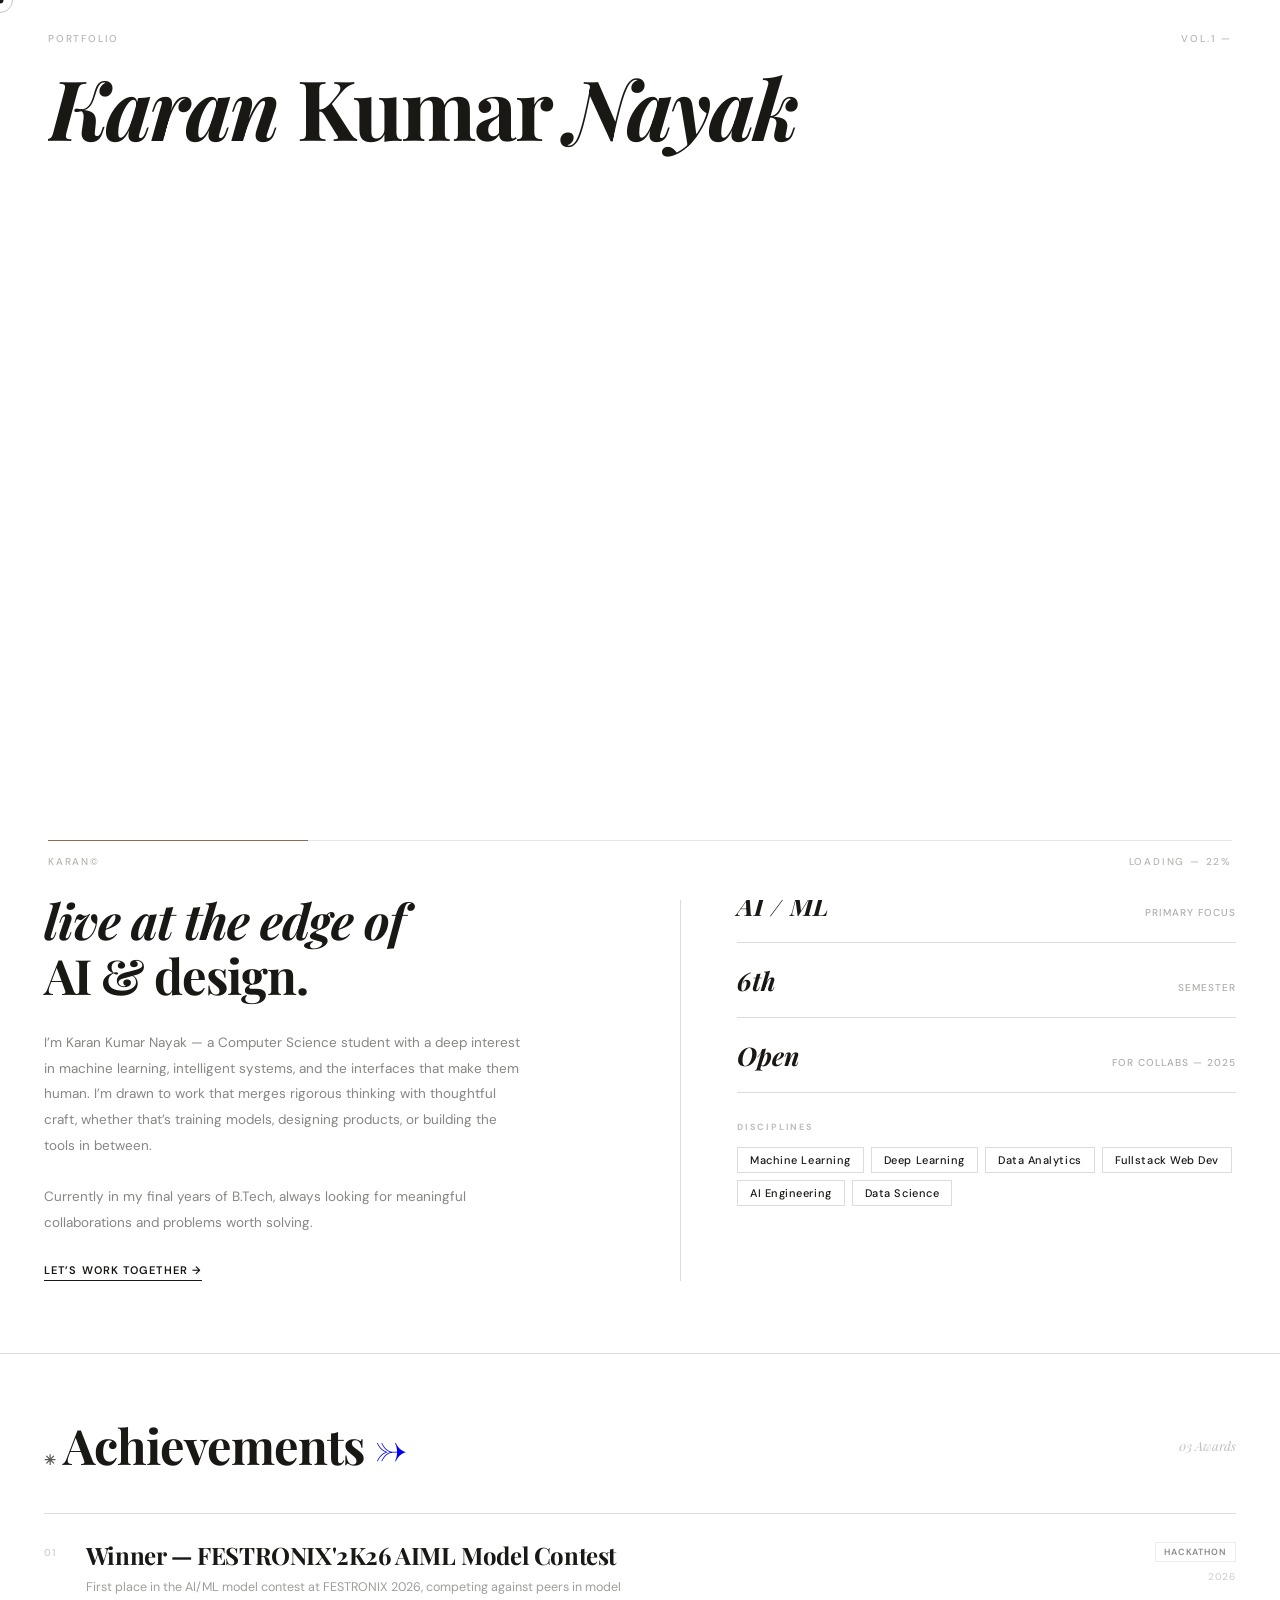
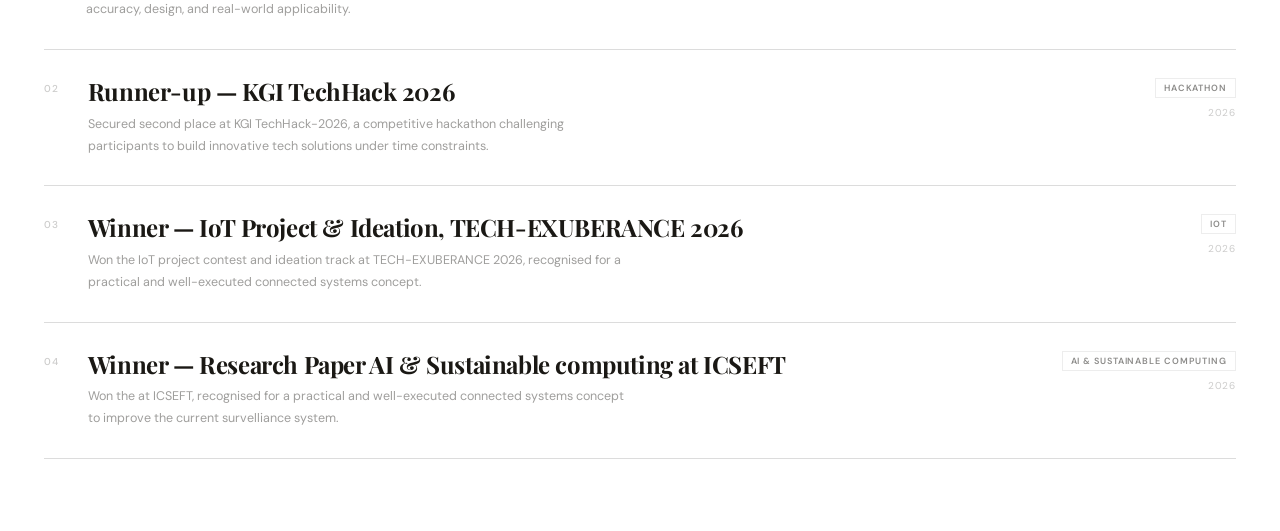
==== index.html @ b4354efd "changed html and css" ====
<!DOCTYPE html>
<html lang="en">

<head>
  <meta charset="UTF-8">
  <meta name="viewport" content="width=device-width, initial-scale=1.0">

  <!-- ══ Primary SEO ══ -->
  <title>Karan Kumar Nayak | AI Engineer & CS Student – Bhubaneswar</title>
  <meta name="description" content="Karan Kumar Nayak — B.Tech CSE student and AI Engineer from Bhubaneswar, India. Building intelligent systems in ML, Computer Vision, LLMs, and Fullstack Web Development.">
  <meta name="keywords" content="Karan Kumar Nayak, AI Engineer, Machine Learning, Deep Learning, Computer Vision, LLM, RAG, LangChain, Fullstack Developer, B.Tech CSE, Bhubaneswar, India, Portfolio">
  <meta name="author" content="Karan Kumar Nayak">
  <meta name="robots" content="index, follow">
  <link rel="canonical" href="https://karan-kumar-nayak-portfolio.vercel.app/">

  <!-- ══ Open Graph (Facebook, LinkedIn, WhatsApp previews) ══ -->
  <meta property="og:type" content="website">
  <meta property="og:url" content="https://karan-kumar-nayak-portfolio.vercel.app/">
  <meta property="og:title" content="Karan Kumar Nayak | AI Engineer & CS Student">
  <meta property="og:description" content="Building things that live at the edge of AI & design. Portfolio of ML, Computer Vision, LLM, and Fullstack projects by Karan Kumar Nayak.">
  <meta property="og:image" content="https://karan-kumar-nayak-portfolio.vercel.app/src/og.png">
  <meta property="og:image:width" content="1200">
  <meta property="og:image:height" content="630">
  <meta property="og:site_name" content="Karan Kumar Nayak — Portfolio">
  <meta property="og:locale" content="en_IN">

  <!-- ══ Twitter Card ══ -->
  <meta name="twitter:card" content="summary_large_image">
  <meta name="twitter:url" content="https://karan-kumar-nayak-portfolio.vercel.app/">
  <meta name="twitter:title" content="Karan Kumar Nayak | AI Engineer & CS Student">
  <meta name="twitter:description" content="Building things that live at the edge of AI & design. Portfolio of ML, Computer Vision, LLM, and Fullstack projects.">
  <meta name="twitter:image" content="https://karan-kumar-nayak-portfolio.vercel.app/src/og.png">

  <!-- ══ Structured Data — Person ══ -->
  <script type="application/ld+json">
  {
    "@context": "https://schema.org",
    "@type": "Person",
    "name": "Karan Kumar Nayak",
    "url": "https://karan-kumar-nayak-portfolio.vercel.app/",
    "image": "https://karan-kumar-nayak-portfolio.vercel.app/src/karan-profile.jpg",
    "jobTitle": "AI Engineer",
    "description": "B.Tech CSE student specialising in Machine Learning, Computer Vision, LLMs, and Fullstack Web Development. Based in Bhubaneswar, India.",
    "address": {
      "@type": "PostalAddress",
      "addressLocality": "Bhubaneswar",
      "addressRegion": "Odisha",
      "addressCountry": "IN"
    },
    "email": "karankumarnayakwork@gmail.com",
    "sameAs": [
      "https://www.linkedin.com/in/karankumarnayak",
      "https://github.com/karankumarnayakwork-cpu"
    ],
    "alumniOf": {
      "@type": "CollegeOrUniversity",
      "name": "BPUT",
      "addressLocality": "Bhubaneswar",
      "addressCountry": "IN"
    },
    "knowsAbout": [
      "Machine Learning", "Deep Learning", "Computer Vision", "AI Engineering",
      "Generative AI", "LLMs", "RAG", "LangChain", "Data Science",
      "Fullstack Web Development", "Python", "React"
    ],
    "award": [
      "Winner — FESTRONIX'2K26 AIML Model Contest",
      "Runner-up — KGI TechHack 2026",
      "Winner — IoT Project & Ideation, TECH-EXUBERANCE 2026",
      "Winner — Research Paper AI & Sustainable Computing at ICSEFT"
    ]
  }
  </script>

  <!-- ══ Structured Data — WebSite (enables Google Sitelinks search) ══ -->
  <script type="application/ld+json">
  {
    "@context": "https://schema.org",
    "@type": "WebSite",
    "name": "Karan Kumar Nayak Portfolio",
    "url": "https://karan-kumar-nayak-portfolio.vercel.app/"
  }
  </script>

  <!-- ══ Fonts ══ -->
  <link rel="preconnect" href="https://fonts.googleapis.com">
  <link rel="preconnect" href="https://fonts.gstatic.com" crossorigin>
  <link
    href="https://fonts.googleapis.com/css2?family=Playfair+Display:ital,wght@0,400;0,500;0,700;1,400;1,700&family=DM+Sans:wght@300;400;500;600&display=swap"
    rel="stylesheet">
  <link rel="stylesheet" href="style.css">
</head>

<body>

  <!-- ══ SITE LOADER —══ -->
  <div id="site-loader">

    <!-- TOP: Name -->
    <div class="sl-top-section">
      <div class="sl-top">
        <span class="sl-label">Portfolio</span>
        <span class="sl-label">Vol.1 —</span>
      </div>
      <div class="sl-name-wrap">
        <div class="sl-name">
          <span class="sl-italic">Karan </span>Kumar <span class="sl-italic">Nayak</span>
        </div>
      </div>
    </div>

    <!-- MIDDLE: Video -->
    <div id="sl-video-wrap">
      <video id="sl-video" src="/src/site-loader.mp4" muted playsinline></video>
    </div>

    <!-- BOTTOM: Bar + labels -->
    <div class="sl-bottom-section">
      <div class="sl-bar-track"><div class="sl-bar" id="sl-bar"></div></div>
      <div class="sl-bottom">
        <span class="sl-label">Karan©</span>
        <span class="sl-label sl-pct-wrap">Loading — <span id="sl-pct">0</span>%</span>
      </div>
    </div>

  </div>

  <div id="cur-dot"></div>
  <div id="cur-ring"></div>

  <div id="overlay">
    <span id="ov-pct-wrap">Loading — <span id="ov-pct">0</span>%</span>
    <div id="ov-title">Works</div>
  </div>

  <!-- ══ SHARED CHROME — always visible ══ -->
  <div id="chrome">
    <header class="chrome-header">
      <div class="ch-left">
        <span class="ch-star">✳</span>
        <span>Open for any<br>collaborations and offers</span>
      </div>
      <div class="ch-center">Karan©</div>
      <div class="ch-right">3rd Year<br>Student </div>
    </header>

    <div class="chrome-hero">
      <h1 class="hero-title" id="hero-title">
        <span class="italic">Karan </span>Ku.<sup class="t-sup">Nayak</sup>
      </h1>
    </div>

    <div class="chrome-nav" id="chrome-nav">
      <div class="nav-band">
        <span class="nav-ghost" id="nav-ghost">Works</span>
      </div>
      <nav class="main-nav">
        <div class="nav-links">
          <a href="#" class="nav-link" data-page="home" data-name="Home">
            <span class="n-num">00</span>Home
          </a>
          <a href="#" class="nav-link" data-page="works" data-name="Works">
            <span class="n-num">01</span>Works
          </a>
          <a href="#" class="nav-link" data-page="about" data-name="About">
            <span class="n-num">02</span>About
          </a>
          <a href="#" class="nav-link" data-page="experience" data-name="Experience">
            <span class="n-num">03</span>Experience
          </a>
          <a href="#" class="nav-link" data-page="contact" data-name="Contact">
            <span class="n-num">04</span>Contact
          </a>
        </div>
        <span class="nav-copy">©2026</span>
      </nav>
    </div>
  </div><!-- /chrome -->

  <!-- ══ PAGES ══ -->
  <div id="pages">

    <!-- HOME -->
    <div class="page active" id="page-home">
      <div class="home-lower">
        <video class="works-img-banner" src="/src/download1.mp4" autoplay loop muted playsinline></video>
      </div>

      <!-- Bio Section -->
      <div class="home-bio">
        <div class="home-bio-left">
          <p class="home-bio-tag"><span class="home-bio-star">✳</span> Based in Bhubaneswar, India</p>
          <h2 class="home-bio-heading">I build things that<br><em>live at the edge of</em><br>AI &amp; design.</h2>
          <p class="home-bio-body">I&rsquo;m Karan Kumar Nayak &mdash; a Computer Science student with a deep interest in machine learning, intelligent systems, and the interfaces that make them human. I&rsquo;m drawn to work that merges rigorous thinking with thoughtful craft, whether that&rsquo;s training models, designing products, or building the tools in between.<br><br>Currently in my final years of B.Tech, always looking for meaningful collaborations and problems worth solving.</p>
          <a href="#" class="home-bio-cta" data-page="contact">Let&rsquo;s work together &rarr;</a>
        </div>
        <div class="home-bio-right">
          <div class="home-bio-stat">
            <span class="hbs-num">B.Tech</span>
            <span class="hbs-label">Computer Science and Engineering  </span>
          </div>
          <div class="home-bio-stat">
            <span class="hbs-num">AI / ML</span>
            <span class="hbs-label">Primary Focus</span>
          </div>
          <div class="home-bio-stat">
            <span class="hbs-num">6th</span>
            <span class="hbs-label">Semester</span>
          </div>
          <div class="home-bio-stat">
            <span class="hbs-num">Open</span>
            <span class="hbs-label">For Collabs &mdash; 2025</span>
          </div>
          <div class="home-bio-disciplines">
            <div class="hbd-label">Disciplines</div>
            <div class="hbd-list">
              <span class="chip">Machine Learning</span>
              <span class="chip">Deep Learning</span>
              <span class="chip">Data Analytics</span>
              <span class="chip">Fullstack Web Dev</span>
              <span class="chip">AI Engineering </span>
              <span class="chip">Data Science</span>
            </div>
          </div>
        </div>
      </div>

      <!-- Achievements Section -->
      <div class="home-achievements">
        <div class="ha-header">
          <span class="home-bio-heading"><span class="home-bio-star">✳</span> Achievements <a href="https://www.linkedin.com/in/karankumarnayak/details/honors/" style="text-decoration: none;">→</a></span>
          <span class="ha-count">03 Awards</span>
        </div>
        <div class="ha-list">

          <div class="ha-item">
            <div class="ha-item-left">
              <span class="ha-num">01</span>
              <div class="ha-text">
                <div class="ha-title">Winner — FESTRONIX'2K26 AIML Model Contest</div>
                <div class="ha-body">First place in the AI/ML model contest at FESTRONIX 2026, competing against peers in model accuracy, design, and real-world applicability.</div>
              </div>
            </div>
            <div class="ha-meta">
              <span class="ha-tag">Hackathon</span>
              <span class="ha-year">2026</span>
            </div>
          </div>

          <div class="ha-item">
            <div class="ha-item-left">
              <span class="ha-num">02</span>
              <div class="ha-text">
                <div class="ha-title">Runner-up — KGI TechHack 2026</div>
                <div class="ha-body">Secured second place at KGI TechHack-2026, a competitive hackathon challenging participants to build innovative tech solutions under time constraints.</div>
              </div>
            </div>
            <div class="ha-meta">
              <span class="ha-tag">Hackathon</span>
              <span class="ha-year">2026</span>
            </div>
          </div>

          <div class="ha-item">
            <div class="ha-item-left">
              <span class="ha-num">03</span>
              <div class="ha-text">
                <div class="ha-title">Winner — IoT Project &amp; Ideation, TECH-EXUBERANCE 2026</div>
                <div class="ha-body">Won the IoT project contest and ideation track at TECH-EXUBERANCE 2026, recognised for a practical and well-executed connected systems concept.</div>
              </div>
            </div>
            <div class="ha-meta">
              <span class="ha-tag">IoT</span>
              <span class="ha-year">2026</span>
            </div>
          </div>

          <div class="ha-item">
            <div class="ha-item-left">
              <span class="ha-num">04</span>
              <div class="ha-text">
                <div class="ha-title">Winner — Research Paper AI &amp; Sustainable computing at ICSEFT</div>
                <div class="ha-body">Won the  at ICSEFT, recognised for a practical and well-executed connected systems concept to improve the current survelliance system.</div>
              </div>
            </div>
            <div class="ha-meta">
              <span class="ha-tag">AI &amp; Sustainable computing</span>
              <span class="ha-year">2026</span>
            </div>
          </div>

        </div>
      </div>

    </div>

    <!-- WORKS -->
    <div class="page" id="page-works">
      <div class="sec-header">
        <h2 class="sec-title">My Works</h2>
        <div class="sec-meta">Selected projects<br>2026 — present</div>
      </div>
      <video class="works-img-banner" src="/src/download2.mp4" autoplay loop muted playsinline></video>
      <div class="works-grid">
        <div class="work-card featured">
          
          <div class="wf-body">
            <div class="work-card-top">
              <span class="work-num">00</span>
              <span class="work-tag">IIITB Hackathon</span>
            </div>
            <div class="work-title">Mr. Clarke's Office</div>
            <p class="work-desc">The system combines document intelligence, computer vision surveillance, and voice-triggered emergency detection into one integrated platform</p>
            <div class="work-footer">
              <span class="work-year">2026</span>
              <span class="work-arrow">code - <a href="https://github.com/karankumarnayakwork-cpu/IIIT_Hackathon_prorject">↗</a></span>  
            </div>
          </div>
        </div>
        <div class="work-card">
          <div class="work-card-top"><span class="work-num">01</span><span class="work-tag">ML-Gesture Detection</span></div>
          <div class="work-title">Silent Siren</div>
          <p class="work-desc">Intuitive financial app for Gen Z users. End-to-end product design from research to
            high-fidelity prototypes.</p>
          <div class="work-footer"><span class="work-year">2026</span><span class="work-arrow">code - <a href="https://github.com/karankumarnayakwork-cpu/Silent-Siren">↗</a></span></div>
        </div>
        <div class="work-card">
          <div class="work-card-top"><span class="work-num">02</span><span class="work-tag">AIML - openai whisper</span></div>
          <div class="work-title">Voice Guardian — Listening when it matters the most</div>
          <p class="work-desc">Voice Guardian is an intelligent, real-time safety system that uses AI-driven speech recognition to detect distress signals and automatically trigger emergency alerts.</p>
          <div class="work-footer"><span class="work-year">2026</span><span class="work-arrow">code - <a href="https://github.com/karankumarnayakwork-cpu/Voice-Guardian-Listening-when-it-matters-most">↗</a></span></div>
        </div>
        <div class="work-card">
          <div class="work-card-top"><span class="work-num">03</span><span class="work-tag">AIML - Deepface</span></div>
          <div class="work-title">FaceRoll - AI</div>
          <p class="work-desc">FaceRoll AI is a high-accuracy, low-latency facial recognition attendance system that captures facial embeddings from 5 distinct angles to maximize verification precision and minimize response time.</p>
          <div class="work-footer"><span class="work-year">2025</span><span class="work-arrow">code - <a href="https://github.com/karankumarnayakwork-cpu/-FaceRoll-AI">↗</a></span></div>
        </div>
        <div class="work-card">
          <div class="work-card-top"><span class="work-num">04</span><span class="work-tag">AIML-ollama,mistral,llava</span></div>
          <div class="work-title">Viraasat - Guard the past preserve the future</div>
          <p class="work-desc">An AI-powered application that identifies monuments from images and geographic location, featuring a built-in conversational chatbot — all running locally using Ollama with LLaVA (vision) and Mistral (language) models, served through a Streamlit web interface. </p>
          <div class="work-footer"><span class="work-year">2025</span><span class="work-arrow">code - <a href="https://github.com/karankumarnayakwork-cpu/Viraasat---preserveThePastGuardTheFuture">↗</a></span></div>
        </div>
      </div>
    </div>

    <!-- ABOUT -->
    <div class="page" id="page-about">
      <div class="sec-header">
        <h2 class="sec-title">About Me</h2>
        <div class="sec-meta">Karan Kumar Nayak<br>Bhubaneswar</div>
      </div>
      <video class="works-img-banner" src="/src/download5.mp4" autoplay loop muted playsinline></video>
      <div class="about-body">
        <div>
          <p class="about-bio">I'm Karan — an AI Engineer obsessed with the space where AI meets beauty.</p>
          <p class="about-detail">Results-driven Computer Science undergraduate with hands-on experience in AI/ML engineering, computer vision, and data analytics. Proven ability to build and deploy end-to-end intelligent systems — from multimodal monument recognition to real-time gesture-based SOS and facial verification pipelines.<br><br>Core strengths include: Generative AI & LLMs, RAG & LangChain, Computer Vision (OpenCV, DeepFace), Machine Learning & Deep Learning, Data Analytics (Pandas, Power BI), and Cloud (Google Cloud Platform).</p>
          <div class="skills-lbl">Programming Languages</div>
          <div class="skills-list">
            <span class="chip">Python</span>
            <span class="chip">JavaScript</span>
            <span class="chip">Java</span>
            <span class="chip">C</span>
            <span class="chip">HTML / CSS</span>
            <span class="chip">C++</span>
            
          </div>
          <hr>
          <div class="skills-lbl">Frameworks &amp; Libraries</div>
          <div class="skills-list">
            <span class="chip">React</span>
            <span class="chip">Express.js</span>
            <span class="chip">Node.js</span>
            <span class="chip">FastAPI</span>
            <span class="chip">Flask</span>
            <span class="chip">Bootstrap</span>
            <span class="chip">EJS</span>
            <span class="chip">OpenCV</span>
            <span class="chip">TensorFlow</span>
            <span class="chip">PyTorch</span>
            <span class="chip">Keras</span>
            <span class="chip">scikit-learn</span>
            <span class="chip">NumPy</span>
            <span class="chip"> Pandas</span>
            <span class="chip">Matplotlib</span>
            <span class="chip">Streamlit</span>
            
          </div>
          <hr>
          <div class="skills-lbl">Databases</div>
          <div class="skills-list">
            <span class="chip">MySQL</span>
            <span class="chip">MongoDB</span>
          </div>
          <hr>
          <div class="skills-lbl">Tools & Platforms</div>
          <div class="skills-list">
            <span class="chip">Git</span>
            <span class="chip">GitHub</span>
            <span class="chip">Docker</span>
            <span class="chip">Kubernetes</span>
            <span class="chip">Netlify</span>
            <span class="chip">Vercel</span>
            <span class="chip">Anaconda</span>
            <span class="chip">Power BI</span>
          </div>
          <hr>
        </div>
        <div>
          <div class="about-stat-row"><span class="asr-label">Based in</span><span class="asr-val">Bhubaneswar,Odisha,India</span></div>
          <div class="about-stat-row"><span class="asr-label">Projects</span><span class="asr-val">40+</span></div>

          <!-- Certifications -->
          <div class="cert-section">
            <div class="home-bio-heading">Certifications <a href="https://www.linkedin.com/in/karankumarnayak/details/certifications/" style="text-decoration: none;">→</a></div>

            <div class="cert-card">
              <div class="cert-top">
                <span class="cert-issuer">IBM</span>
                <span class="cert-year">2026</span>
              </div>
              <div class="cert-name">Fundamentals of AI Agents Using RAG and LangChain</div>
             
            </div>

            <div class="cert-card">
              <div class="cert-top">
                <span class="cert-issuer">IBM</span>
                <span class="cert-year">2026</span>
              </div>
              <div class="cert-name">Python for Data Science, AI & Development</div>
              
            </div>

            <div class="cert-card">
              <div class="cert-top">
                <span class="cert-issuer">GFG</span>
                <span class="cert-year">2025</span>
              </div>
              <div class="cert-name">Mastering Generative AI and ChatGPT</div>
              
            </div>

            <div class="cert-card">
              <div class="cert-top">
                <span class="cert-issuer">Apna College</span>
                <span class="cert-year">2025</span>
              </div>
              <div class="cert-name">Fullstack Web Development</div>
              
            </div>

            <div class="cert-card">
              <div class="cert-top">
                <span class="cert-issuer">Apna College</span>
                <span class="cert-year">2026</span>
              </div>
              <div class="cert-name">AI/ML Engineer</div>
              
            </div>
            
          </div>
        </div>
      </div>
      </div>
    </div>

    <!-- EXPERIENCE -->
    <div class="page" id="page-experience">
      <div class="sec-header">
        <h2 class="sec-title">My Experience</h2>
        <div class="sec-meta">Journey so far<br>2025 — Present</div>
      </div>
      <video class="works-img-banner" src="/src/download4.mp4" autoplay loop muted playsinline></video>
      <div class="exp-body">
        <div class="exp-card">
          <div class="exp-card-label">01</div>
          <div class="exp-period">April 2025 — July 2025</div>
          <div class="exp-role">Google Cloud Arcade Facillator</div>
          <div class="exp-company">Google Cloud Arcade</div>
          <p class="exp-desc"> Participant – Google Cloud Arcade Competition | Google Cloud
            I participated in the Google Cloud Arcade Competition, a gamified, skill-based learning challenge designed to deepen technical proficiency in cutting-edge cloud technologies.
            💡 Outcome: Achieved Legend Milestone, Learned through labs</p>
        </div>
        <div class="exp-card">
          <div class="exp-card-label">02</div>
          <div class="exp-period">June 2025 — August 2025</div>
          <div class="exp-role">AIML Intern</div>
          <div class="exp-company">Internselite</div>
          <p class="exp-desc">Applied ML algorithms and AI principles using python made Machine learning models to predict the outcomes for house price analysis and diabetese prediction</p>
        </div>
        <div class="exp-card">
          <div class="exp-card-label">03</div>
          <div class="exp-period">July 2025 — August 2025</div>
          <div class="exp-role">Data Analytics Intern</div>
          <div class="exp-company">Central Tool room and Training center</div>
          <p class="exp-desc">collect, clean, and interpret structured data to help organisations make informed decisions. They bridge the gap between raw numbers and business strategy — translating complex datasets into clear reports, dashboards, and recommendations that stakeholders can act on.</p>
        </div>
        <div class="exp-card">
          <div class="exp-card-label">04</div>
          <div class="exp-period">July 2025 — Oct 2025</div>
          <div class="exp-role">Contributor</div>
          <div class="exp-company">Girlscript Summer of code </div>
          <p class="exp-desc">a 3-month open source program that mentors beginners into real-world software development. Contributors work on selected open source projects under the guidance of experienced mentors, submitting pull requests, fixing bugs, adding features, and improving documentation to earn points and recognition</p>
        </div>
      </div>
    </div>

    <!-- CONTACT -->
    <div class="page" id="page-contact">
      <div class="sec-header">
        <h2 class="sec-title">Contact Me</h2>
        <div class="sec-meta">Let's work together<br>Always open to talk</div>
      </div>
      <video class="works-img-banner" src="/src/connectme.mp4" autoplay loop muted playsinline></video>
      <div class="contact-body">
      <div>
        <h3 class="contact-heading">Got a project in mind?</h3>
        <p class="contact-sub">Whether it's a brand, a product, or something entirely new — I'd love to hear about it.
          Drop a message or reach out directly.</p>
        <a href="mailto:karankumarnayakwork@gmail.com" class="contact-email-link">karankumarnayakwork@gmail.com</a>
        
      </div>
      <form class="contact-form" id="contact-form">
        <h3 class="contact-heading">Write a message →</h3>
        <div class="cf">
          <label>Your name</label>
          <input type="text" name="name" placeholder="e.g. Jane Nguyen">
        </div>
        <div class="cf">
          <label>Email address</label>
          <input type="email" name="email" placeholder="jane@studio.com">
        </div>
        <div class="cf">
          <label>Project type</label>
          <input type="text" name="project" placeholder="Branding, UI/UX, Motion…">
        </div>
        <div class="cf">
          <label>Tell me about it</label>
          <textarea rows="5" name="message" placeholder="What are you building?"></textarea>
        </div>
        <button class="cf-btn" type="submit">Send message →</button>
      </form>
      </div><!-- /contact-body -->

      <!-- ══ FOOTER ══ -->
      <footer class="site-footer">
    <div class="footer-top">
      <div class="footer-brand">
        <span class="footer-logo"><span class="italic">Karan</span> Kumar Nayak</span>
        <p class="footer-tagline">Building things that live at the edge of AI &amp; design.</p>
      </div>
      <div class="footer-links">
        <div class="footer-col">
          <span class="footer-col-label">Navigate</span>
          <a href="#" class="footer-link" data-page="home">Home</a>
          <a href="#" class="footer-link" data-page="works">Works</a>
          <a href="#" class="footer-link" data-page="about">About</a>
          <a href="#" class="footer-link" data-page="experience">Experience</a>
          <a href="#" class="footer-link" data-page="contact">Contact</a>
        </div>
        <div class="footer-col">
          <span class="footer-col-label">Connect</span>
          <a href="https://github.com/karankumarnayakwork-cpu" class="footer-link" target="_blank" rel="noopener">GitHub ↗</a>
          <a href="https://www.linkedin.com/in/karankumarnayak" class="footer-link" target="_blank" rel="noopener">LinkedIn ↗</a>
          <a href="mailto:karankumarnayakwork@gmail.com" class="footer-link">Email ↗</a>
        </div>
      </div>
    </div>
    <div class="footer-bottom">
      <span class="footer-copy">© 2026 Karan Kumar Nayak — Bhubaneswar, India</span>
      <span class="footer-status"><span class="footer-dot"></span>Open for collaborations</span>
    </div>
  </footer>
    </div>
  </div>

  </div><!-- /pages -->

  <script src="script.js"></script>
</body>

</html>
---- style.css ----
/* ── THEME: Warm Editorial ── */
:root {
  --bg: #FFFFFF;
  --bg2: #F5F5F5;
  --ink: #1A1814;
  --muted: rgba(26,24,20,0.45);
  --faint: rgba(26,24,20,0.15);
  --band: #1A1814;
  --serif: 'Playfair Display', Georgia, serif;
  --sans: 'DM Sans', system-ui, sans-serif;
  --ease: cubic-bezier(0.16, 1, 0.3, 1);
  --accent: #8B6F47;
}

*,*::before,*::after { margin:0; padding:0; box-sizing:border-box; }
html { scroll-behavior:smooth; }
body {
  background:var(--bg); color:var(--ink);
  font-family:var(--sans); -webkit-font-smoothing:antialiased;
  cursor:none; overflow-x:hidden;
}

/* ── Cursor ── */
#cur-dot {
  position:fixed; width:7px; height:7px; background:var(--ink);
  border-radius:50%; pointer-events:none; z-index:99999;
  transform:translate(-50%,-50%);
  transition:width .15s, height .15s, background .25s;
}
#cur-ring {
  position:fixed; width:26px; height:26px;
  border:1.2px solid rgba(26,24,20,.25); border-radius:50%;
  pointer-events:none; z-index:99998; transform:translate(-50%,-50%);
  transition:border-color .25s;
}


/* ── Overlay ── */
#overlay {
  position:fixed; inset:0; background:var(--band); z-index:9000;
  display:flex; align-items:center; justify-content:center;
  opacity:0; pointer-events:none; transition:opacity .45s ease;
}
#overlay.show { opacity:1; pointer-events:all; }
#ov-pct-wrap {
  position:absolute; left:10%; top:50%; transform:translateY(-50%);
  font-family:var(--sans); font-size:12px; color:rgba(242,240,235,.5);
  letter-spacing:.1em;
}
#ov-title {
  font-family:var(--serif); font-weight:300; font-size:13vw; font-style:italic;
  color:rgba(242,240,235,.08); user-select:none; line-height:1;
}

/* ════════════════════════════
   SHARED CHROME — always visible
════════════════════════════ */
#chrome {
  position:relative; z-index:1;
  background:var(--bg);
}

/* Header */
.chrome-header {
  display:flex; justify-content:space-between; align-items:flex-start;
  padding:28px 44px 0;
  font-size:10.5px; font-weight:500; letter-spacing:.06em; text-transform:uppercase;
}
.ch-left { display:flex; align-items:flex-start; gap:13px; line-height:1.5; opacity:.6; }
.ch-star {
  font-size:18px; line-height:1; flex-shrink:0; margin-top:1px;
  animation:spin 12s linear infinite; display:inline-block;
}
@keyframes spin { to { transform:rotate(360deg); } }
.ch-center { font-size:16px; font-weight:600; letter-spacing:.05em; }
.ch-right { text-align:right; line-height:1.5; opacity:.6; }

/* Hero title */
.chrome-hero {
  text-align:center; padding:8px 20px 0;
}
.hero-title {
  font-family:var(--serif); font-weight:700; line-height:1;
  font-size:clamp(38px,15.5vw,220px);
  letter-spacing:clamp(-1px,-0.25vw,-3px); position:relative; display:inline-block;
  color:var(--ink); transition:color .4s ease;
  padding-bottom:.12em;
}
body.dark-mode .hero-title { color:rgba(242,240,235,.1); }
.hero-title .italic { font-style:italic; }
.t-sup {
  font-family:var(--sans); font-size:.21em; font-weight:300;
  vertical-align:super; opacity:.8; letter-spacing:0; position:relative; top:-.1em;
}

/* ── THE NAV — always in the middle ── */
.chrome-nav {
  position:relative; height:72px; display:flex;
  align-items:center; margin-top:6px;
}
.nav-band {
  position:absolute; top:50%; left:0; width:100%; height:0;
  background:var(--band); transform:translateY(-50%);
  z-index:1; transition:height .38s var(--ease);
  display:flex; align-items:center; justify-content:center; overflow:hidden;
}
.chrome-nav.hovered .nav-band { height:100%; }
.nav-ghost {
  font-family:var(--serif); font-size:9vw; font-style:italic; font-weight:300;
  color:rgba(242,240,235,.07); white-space:nowrap; user-select:none;
  pointer-events:none; opacity:0; transition:opacity .25s;
}
.chrome-nav.hovered .nav-ghost { opacity:1; }
nav.main-nav {
  position:relative; z-index:2; width:100%;
  display:flex; align-items:center; padding:0 44px;
}
.nav-links { display:flex; flex:1; gap:0; justify-content:space-between; max-width:75%; }
.nav-link {
  text-decoration:none; color:var(--ink); font-size:12px; font-weight:500;
  line-height:1; display:flex; flex-direction:column; gap:5px;
  cursor:none; transition:color .25s; padding:4px 0;
}
.nav-link .n-num { font-size:10px; font-weight:400; color:var(--muted); }
.chrome-nav.hovered .nav-link { color:#F2F0EB; }
.chrome-nav.hovered .nav-link .n-num { color:rgba(242,240,235,.4); }
.nav-link.is-active { opacity:1; }
.nav-link.is-active::after {
  content:''; display:block; width:14px; height:1px;
  background:currentColor; opacity:.5; margin-top:2px;
}
.nav-copy {
  margin-left:auto; font-size:10px; font-weight:400;
  color:var(--muted); transition:color .25s;
}
.chrome-nav.hovered .nav-copy { color:rgba(242,240,235,.5); }

/* ════════════════════════════
   PAGE CONTENT AREAS
════════════════════════════ */
#pages { position:relative; z-index:1; background:var(--bg); }
.page { display:none; animation:fadeUp .35s ease forwards; }
.page.active { display:block; }
@keyframes fadeUp {
  from { opacity:0; transform:translateY(10px); }
  to   { opacity:1; transform:translateY(0); }
}

/* ════════════════════════════
   HOME PAGE CONTENT
════════════════════════════ */
.home-lower {
  display:flex; flex-direction:column;
}
.home-hero-img {
  width:100%; max-height:420px; object-fit:contain;
  background:transparent; display:block;
  border-top:1px solid var(--faint);
  filter:contrast(0.95) brightness(1.05);
  mix-blend-mode: multiply;
}
.home-bottom {
  display:flex; justify-content:space-between; align-items:center;
  padding:36px 72px 48px; gap:24px;
  border-top:1px solid var(--faint);
}
.side-text {
  max-width:260px; font-size:9.5px; font-weight:600;
  letter-spacing:.1em; text-transform:uppercase; line-height:1.8;
  opacity:.55; text-align:center;
}
.sparkle { font-size:18px; margin-bottom:14px; display:block; opacity:.7; }
.home-caption {
  font-family:var(--serif); font-style:italic; font-size:12px; opacity:.45;
  text-align:center; margin-top:8px;
}



/* ════════════════════════════
   SECTION COMMONS
════════════════════════════ */
.sec-header {
  padding:48px 44px 36px;
  border-bottom:1px solid var(--faint);
  display:flex; justify-content:space-between; align-items:flex-end;
}
.sec-title {
  font-family:var(--serif); font-size:clamp(48px,8vw,110px);
  font-weight:700; font-style:italic; line-height:.92; letter-spacing:-2px;
}
.sec-meta {
  font-size:10.5px; font-weight:500; letter-spacing:.1em;
  text-transform:uppercase; opacity:.35; text-align:right; line-height:1.7;
}

/* ════════════════════════════
   WORKS
════════════════════════════ */
.works-img-banner, video.works-img-banner {
  width:100%; max-height:360px; object-fit:contain;
  background:transparent; display:block;
  filter:contrast(0.93) brightness(1.05);
  border-bottom:1px solid var(--faint);
  mix-blend-mode: multiply;
}
.works-grid {
  padding:40px 44px;
  display:grid; grid-template-columns:1fr 1fr;
  gap:1px; background:var(--faint); border:1px solid var(--faint);
}
.work-card {
  background:var(--bg); padding:36px 40px;
  display:flex; flex-direction:column; gap:18px;
  transition:background .2s; cursor:none;
}
.work-card:hover { background:var(--bg2); }
.work-card-top { display:flex; justify-content:space-between; align-items:flex-start; }
.work-num { font-size:10px; letter-spacing:.14em; opacity:.3; font-weight:500; }
.work-tag {
  font-size:9px; letter-spacing:.1em; text-transform:uppercase; font-weight:600;
  border:1px solid var(--faint); padding:3px 8px; opacity:.55;
}
.work-title {
  font-family:var(--serif); font-size:clamp(20px,2.2vw,28px);
  font-weight:700; line-height:1.15; letter-spacing:-.5px;
}
.work-desc { font-size:12.5px; line-height:1.75; opacity:.5; }
.work-footer {
  display:flex; justify-content:space-between; align-items:center;
  padding-top:12px; border-top:1px solid var(--faint);
}
.work-year { font-size:10px; opacity:.28; letter-spacing:.08em; }
.work-arrow { font-size:16px; opacity:.28; transition:all .2s; }
.work-card:hover .work-arrow { opacity:1; transform:translate(3px,-3px); }
.work-card.featured {
  grid-column:1/-1; flex-direction:row; align-items:center; gap:48px;
}
.work-card.featured .wf-icon {
  width:200px; height:140px; flex-shrink:0; background:var(--bg2);
  display:flex; align-items:center; justify-content:center;
  font-family:var(--serif); font-size:48px; font-style:italic; opacity:.25;
}
.work-card.featured .wf-body { flex:1; display:flex; flex-direction:column; gap:18px; }

/* ════════════════════════════
   ABOUT
════════════════════════════ */
.about-img {
  width:100%; max-height:380px; object-fit:contain;
  background:transparent; display:block;
  filter:contrast(0.93) brightness(1.05);
  border-bottom:1px solid var(--faint);
  mix-blend-mode: multiply;
}
.about-body {
  display:grid; grid-template-columns:1fr 1fr;
  gap:80px; padding:56px 44px;
}
.about-bio {
  font-family:var(--serif); font-size:clamp(18px,2vw,26px);
  font-weight:400; line-height:1.55; letter-spacing:-.2px; margin-bottom:28px;
  font-style:italic;
}
.about-detail { font-size:13px; line-height:1.85; opacity:.55; margin-bottom:36px; }
.skills-lbl {
  font-size:9px; letter-spacing:.2em; text-transform:uppercase;
  font-weight:700; opacity:.28; margin-bottom:14px;
}
.skills-list { display:flex; flex-wrap:wrap; gap:7px; }
.chip {
  font-size:11px; font-weight:500; letter-spacing:.05em;
  border:1px solid rgba(26,24,20,.15); padding:5px 12px;
  transition:background .2s;
}
.chip:hover { background:var(--bg2); }
.about-stat-row {
  border-bottom:1px solid var(--faint); padding:20px 0;
  display:flex; justify-content:space-between; align-items:baseline;
}
.asr-label { font-size:10.5px; letter-spacing:.08em; text-transform:uppercase; font-weight:500; opacity:.32; }
.asr-val { font-family:var(--serif); font-size:17px; font-weight:700; font-style:italic; }

/* ════════════════════════════
   EXPERIENCE (PLAYGROUND replaced)
════════════════════════════ */
.exp-img {
  width:100%; max-height:360px; object-fit:contain;
  background:transparent; display:block;
  filter:contrast(0.93) brightness(1.05);
  border-bottom:1px solid var(--faint);
  mix-blend-mode: multiply;
}
.exp-body {
  padding:40px 44px;
  display:grid; grid-template-columns:repeat(2,1fr);
  gap:1px; background:var(--faint); border:1px solid var(--faint);
}
.exp-card {
  background:var(--bg); padding:32px 36px;
  transition:background .2s; cursor:none;
}
.exp-card:hover { background:var(--bg2); }
.exp-card-label {
  font-size:9px; font-weight:700; letter-spacing:.18em;
  text-transform:uppercase; opacity:.3; margin-bottom:10px;
}
.exp-period {
  font-family:var(--serif); font-style:italic; font-size:13px;
  opacity:.5; margin-bottom:6px;
}
.exp-role {
  font-family:var(--serif); font-size:clamp(17px,1.9vw,24px);
  font-weight:700; line-height:1.2; letter-spacing:-.4px; margin-bottom:4px;
}
.exp-company { font-size:12px; opacity:.45; margin-bottom:14px; }
.exp-desc { font-size:12px; line-height:1.8; opacity:.55; }

/* ════════════════════════════
   CONTACT
════════════════════════════ */
.contact-img {
  width:100%; max-height:360px; object-fit:contain;
  background:transparent; display:block;
  filter:contrast(0.93) brightness(1.05);
  border-bottom:1px solid var(--faint);
  mix-blend-mode: multiply;
}
.contact-body {
  display:grid; grid-template-columns:1fr 1fr;
  gap:80px; padding:56px 44px;
}
.contact-heading {
  font-family:var(--serif); font-size:clamp(30px,4vw,54px);
  font-weight:700; line-height:1.1; letter-spacing:-1px;
  font-style:italic; margin-bottom:20px;
}
.contact-sub { font-size:13px; line-height:1.85; opacity:.5; margin-bottom:36px; }
.contact-email-link {
  display:inline-block; font-family:var(--serif); font-size:clamp(17px,2vw,26px);
  font-style:italic; font-weight:700; color:var(--ink); text-decoration:none;
  border-bottom:2px solid var(--faint); padding-bottom:3px;
  cursor:none; transition:border-color .2s;
}
.contact-email-link:hover { border-color:var(--ink); }
.contact-links-col { display:flex; flex-direction:column; margin-top:40px; }
.contact-link-row {
  display:flex; justify-content:space-between; align-items:center;
  padding:18px 0; border-bottom:1px solid var(--faint);
  text-decoration:none; color:var(--ink); cursor:none; transition:opacity .2s;
}
.contact-link-row:hover { opacity:.5; }
.cll { font-size:10px; letter-spacing:.1em; text-transform:uppercase; font-weight:500; opacity:.3; }
.clv { font-family:var(--serif); font-size:17px; font-style:italic; font-weight:700; }
.cla { font-size:17px; opacity:.25; }
.contact-form { display:flex; flex-direction:column; gap:18px; }
.cf { display:flex; flex-direction:column; gap:5px; }
.cf label {
  font-size:9px; letter-spacing:.2em; text-transform:uppercase;
  font-weight:700; opacity:.28;
}
.cf input, .cf textarea {
  background:transparent; border:none; border-bottom:1px solid var(--faint);
  padding:9px 0; font-family:var(--sans); font-size:14px; color:var(--ink);
  outline:none; transition:border-color .2s; resize:none;
}
.cf input::placeholder, .cf textarea::placeholder { opacity:.35; }
.cf input:focus, .cf textarea:focus { border-bottom-color:var(--ink); }
.cf-btn {
  display:inline-flex; align-items:center; gap:8px;
  background:var(--ink); color:var(--bg); border:none;
  padding:13px 26px; font-family:var(--sans); font-size:11px;
  font-weight:600; letter-spacing:.1em; text-transform:uppercase;
  cursor:none; transition:opacity .2s; margin-top:6px; align-self:flex-start;
}
.cf-btn:hover { opacity:.75; }

/* ════════════════════════════
   SITE LOADER — first visit
════════════════════════════ */

#site-loader {
  position:fixed; inset:0; background:#FFFFFF;
  z-index:99000; display:flex; flex-direction:column;
  padding:32px 48px; gap:0;
  clip-path:inset(0 0 0 0);
  transition:clip-path .9s cubic-bezier(0.76,0,0.24,1);
  pointer-events:all;
}

/* ── Top section: labels + name ── */
.sl-top-section {
  display:flex; flex-direction:column; gap:20px;
}
.sl-top {
  display:flex; justify-content:space-between; align-items:center;
}

/* ── Middle: video block ── */
#sl-video-wrap {
  flex:1;
  display:flex; align-items:center; justify-content:center;
  overflow:hidden;
  padding: 24px 0;
  opacity:0; pointer-events:none;
  transition:opacity .45s ease;
}
#sl-video-wrap.sl-vid-show { opacity:1; pointer-events:all; }
#sl-video {
  width:100%; height:100%;
  max-width:100%; max-height:100%;
  object-fit:contain; display:block;
}

/* ── Bottom section: bar + footer labels ── */
.sl-bottom-section {
  display:flex; flex-direction:column; gap:14px;
}
.sl-bottom {
  display:flex; justify-content:space-between; align-items:center;
}

/* ── Name ── */
.sl-name-wrap { overflow:visible; }
.sl-name {
  font-family:var(--serif); font-weight:700; line-height:1;
  font-size:clamp(36px,6.5vw,100px); letter-spacing:-2px;
  color:#1A1814; white-space:nowrap;
  clip-path:inset(0 100% -20% 0);
  animation:sl-reveal .95s cubic-bezier(0.16,1,0.3,1) .15s forwards;
  padding-bottom:.12em;
}
@keyframes sl-reveal { to { clip-path:inset(0 0% -20% 0); } }
.sl-italic { font-style:italic; }

/* ── Labels ── */
.sl-label {
  font-family:var(--sans); font-size:10px; font-weight:500;
  letter-spacing:.18em; text-transform:uppercase; color:rgba(26,24,20,.32);
}
.sl-pct-wrap {
  opacity:0; animation:sl-fadein .4s ease .5s forwards;
}
@keyframes sl-fadein { to { opacity:1; } }

/* ── Progress bar ── */
.sl-bar-track {
  width:100%; height:1.5px; background:rgba(26,24,20,.1); position:relative;
}
.sl-bar {
  height:100%; width:0%; background:var(--accent);
  transition:width .1s linear;
}

/* ── Dismiss states ── */
#site-loader.sl-out { clip-path:inset(0 0 100% 0); pointer-events:none; }
#site-loader.sl-gone { display:none; }

/* ════════════════════════════
   HOME BIO SECTION
════════════════════════════ */
.home-bio {
  display:grid; grid-template-columns:1fr 1fr;
  gap:80px; padding:64px 44px 72px;
  border-top:1px solid var(--faint);
}
.home-bio-left { display:flex; flex-direction:column; gap:28px; }

.home-bio-tag {
  display:flex; align-items:center; gap:10px;
  font-size:10px; font-weight:600; letter-spacing:.15em;
  text-transform:uppercase; opacity:.4;
}
.home-bio-star {
  font-size:14px; opacity:.7;
  animation:spin 12s linear infinite; display:inline-block;
}

.home-bio-heading {
  font-family:var(--serif); font-size:clamp(28px,3.8vw,52px);
  font-weight:700; line-height:1.12; letter-spacing:-1px;
}
.home-bio-heading em { font-style:italic; }

.home-bio-body {
  font-size:13.5px; line-height:1.9; opacity:.52; max-width:480px;
}

.home-bio-cta {
  display:inline-flex; align-items:center;
  font-family:var(--sans); font-size:11px; font-weight:600;
  letter-spacing:.1em; text-transform:uppercase;
  color:var(--ink); text-decoration:none;
  border-bottom:1.5px solid var(--ink); padding-bottom:3px;
  width:fit-content; cursor:none;
  transition:opacity .2s;
}
.home-bio-cta:hover { opacity:.5; }

/* right column */
.home-bio-right {
  display:flex; flex-direction:column;
  border-left:1px solid var(--faint); padding-left:56px; gap:0;
}

.home-bio-stat {
  display:flex; justify-content:space-between; align-items:baseline;
  padding:20px 0; border-bottom:1px solid var(--faint);
}
.hbs-num {
  font-family:var(--serif); font-size:clamp(18px,2vw,26px);
  font-weight:700; font-style:italic;
}
.hbs-label {
  font-size:10px; font-weight:500; letter-spacing:.1em;
  text-transform:uppercase; opacity:.35;
}

.home-bio-disciplines { padding-top:28px; }
.hbd-label {
  font-size:9px; letter-spacing:.2em; text-transform:uppercase;
  font-weight:700; opacity:.28; margin-bottom:14px;
}
.hbd-list { display:flex; flex-wrap:wrap; gap:7px; }

/* ════════════════════════════
   CERTIFICATIONS
════════════════════════════ */
.cert-section {
  margin-top: 32px;
  display: flex;
  flex-direction: column;
  gap: 0;
}
.cert-heading {
  font-size: 9px;
  font-weight: 700;
  letter-spacing: .2em;
  text-transform: uppercase;
  opacity: .28;
  margin-bottom: 16px;
}
.cert-card {
  padding: 16px 0;
  border-bottom: 1px solid var(--faint);
  display: flex;
  flex-direction: column;
  gap: 5px;
  transition: background .2s;
}
.cert-card:first-of-type {
  border-top: 1px solid var(--faint);
}
.cert-top {
  display: flex;
  justify-content: space-between;
  align-items: center;
}
.cert-issuer {
  font-size: 9px;
  font-weight: 700;
  letter-spacing: .14em;
  text-transform: uppercase;
  color: var(--accent);
  opacity: .85;
}
.cert-year {
  font-size: 9.5px;
  font-weight: 400;
  opacity: .28;
  letter-spacing: .06em;
}
.cert-name {
  font-family: var(--serif);
  font-size: clamp(13px, 1.1vw, 15px);
  font-weight: 700;
  line-height: 1.25;
  letter-spacing: -.2px;
}
.cert-meta {
  font-size: 10px;
  opacity: .38;
  font-weight: 400;
  letter-spacing: .04em;
}


/* ════════════════════════════
   HOME ACHIEVEMENTS SECTION
════════════════════════════ */
.home-achievements {
  border-top: 1px solid var(--faint);
  padding: 64px 44px 72px;
}
.ha-header {
  display: flex; justify-content: space-between; align-items: center;
  margin-bottom: 40px;
}
.ha-eyebrow {
  display: flex; align-items: center; gap: 10px;
  font-size: 10px; font-weight: 600; letter-spacing: .15em;
  text-transform: uppercase; opacity: .4;
}
.ha-count {
  font-family: var(--serif); font-size: clamp(11px,1vw,13px);
  font-style: italic; opacity: .28; font-weight: 400;
}
.ha-list { display: flex; flex-direction: column; }
.ha-item {
  display: flex; justify-content: space-between; align-items: flex-start;
  padding: 28px 0; border-bottom: 1px solid var(--faint); gap: 32px;
}
.ha-item:first-child { border-top: 1px solid var(--faint); }
.ha-item-left { display: flex; align-items: flex-start; gap: 28px; flex: 1; }
.ha-num {
  font-size: 10px; letter-spacing: .14em; opacity: .22;
  font-weight: 500; flex-shrink: 0; margin-top: 4px;
}
.ha-text { display: flex; flex-direction: column; gap: 8px; }
.ha-title {
  font-family: var(--serif); font-size: clamp(18px,2vw,24px);
  font-weight: 700; line-height: 1.15; letter-spacing: -.4px;
  transition: opacity .2s;
}
.ha-item:hover .ha-title { opacity: .6; }
.ha-body {
  font-size: 12.5px; line-height: 1.75; opacity: .42; max-width: 540px;
}
.ha-meta {
  display: flex; flex-direction: column; align-items: flex-end;
  gap: 8px; flex-shrink: 0;
}
.ha-tag {
  font-size: 9px; letter-spacing: .1em; text-transform: uppercase;
  font-weight: 600; border: 1px solid var(--faint); padding: 3px 8px; opacity: .5;
}
.ha-year { font-size: 10px; opacity: .22; letter-spacing: .08em; }

@media(max-width:860px) {
  .home-achievements { padding: 40px 20px 52px; }
  .ha-item { flex-direction: column; gap: 16px; }
  .ha-meta { flex-direction: row; align-items: center; }
}

/* ════════════════════════════
   SITE FOOTER
════════════════════════════ */
.site-footer {
  background: var(--ink);
  color: #F2F0EB;
  padding: 56px 44px 28px;
  position: relative; z-index: 1;
}

.footer-top {
  display: flex;
  justify-content: space-between;
  align-items: flex-start;
  gap: 60px;
  padding-bottom: 48px;
  border-bottom: 1px solid rgba(242,240,235,.1);
}

.footer-brand {
  display: flex; flex-direction: column; gap: 16px;
  max-width: 320px;
}

.footer-logo {
  font-family: var(--serif); font-weight: 700;
  font-size: clamp(28px, 4vw, 48px); line-height: 1;
  letter-spacing: -1px; color: #F2F0EB;
}
.footer-logo .italic { font-style: italic; }
.footer-logo .t-sup {
  font-family: var(--sans); font-size: .2em; font-weight: 300;
  vertical-align: super; opacity: .6; letter-spacing: 0;
}

.footer-tagline {
  font-size: 12.5px; line-height: 1.75;
  color: rgba(242,240,235,.4); max-width: 260px;
}

.footer-links {
  display: flex; gap: 72px;
}

.footer-col {
  display: flex; flex-direction: column; gap: 14px;
}

.footer-col-label {
  font-size: 9px; font-weight: 700; letter-spacing: .2em;
  text-transform: uppercase; color: rgba(242,240,235,.28);
  margin-bottom: 4px;
}

.footer-link {
  font-size: 12.5px; font-weight: 400;
  color: rgba(242,240,235,.55); text-decoration: none;
  cursor: none; transition: color .2s;
}
.footer-link:hover { color: #F2F0EB; }

.footer-bottom {
  display: flex; justify-content: space-between; align-items: center;
  padding-top: 24px;
}

.footer-copy {
  font-size: 10.5px; font-weight: 500; letter-spacing: .06em;
  color: rgba(242,240,235,.28);
}

.footer-status {
  display: flex; align-items: center; gap: 8px;
  font-size: 10.5px; font-weight: 500; letter-spacing: .06em;
  color: rgba(242,240,235,.45);
}

.footer-dot {
  width: 6px; height: 6px; border-radius: 50%;
  background: #7DBF7D;
  box-shadow: 0 0 8px rgba(125,191,125,.7);
  animation: footer-pulse 2.4s ease-in-out infinite;
  flex-shrink: 0;
}
@keyframes footer-pulse {
  0%, 100% { opacity: 1; transform: scale(1); }
  50%       { opacity: .5; transform: scale(.7); }
}

/* ── Responsive ── */
@media(max-width:860px) {
  .chrome-header { padding:18px 20px 0; }
  .chrome-nav nav.main-nav { padding:0 20px; }
  .nav-links { max-width:85%; }
  .hero-title { letter-spacing:-1px; }
  .chrome-hero { padding:6px 12px 0; }
  .works-grid { grid-template-columns:1fr; }
  .work-card.featured { flex-direction:column; }
  .about-body,.contact-body { grid-template-columns:1fr; gap:40px; padding:40px 20px; }
  .sec-header { flex-direction:column; align-items:flex-start; gap:8px; padding:36px 20px 24px; }
  .home-bottom { flex-direction:column; padding:32px 20px 40px; gap:36px; }
  .exp-body { grid-template-columns:1fr; }
  .credits { grid-template-columns:1fr 1fr; padding:28px 20px; }
  .cr-lbl { display:none; }
  .site-footer { padding:14px 20px; }
  .works-grid,.exp-body { padding:20px; }
  .home-bio { grid-template-columns:1fr; gap:40px; padding:40px 20px 52px; }
  .home-bio-right { border-left:none; padding-left:0; border-top:1px solid var(--faint); padding-top:32px; }
  #site-loader { padding:20px; }
  #sl-video { object-fit:contain; width:100%; height:auto; }
  .sl-name { font-size:clamp(24px,7vw,48px); letter-spacing:-1px; white-space:nowrap; }
  .site-footer { padding: 40px 20px 24px; }
  .footer-top { flex-direction: column; gap: 36px; padding-bottom: 36px; }
  .footer-links { gap: 40px; }
  .footer-bottom { flex-direction: column; align-items: flex-start; gap: 12px; }
}

/* ── Profile Image (About page) ── */
.about-profile-wrap {
  margin-bottom: 36px;
}
.about-profile-img {
  width: 200px;
  height: 200px;
  border-radius: 50%;
  object-fit: cover;
  object-position: top center;
  border: 3px solid var(--faint);
  display: block;
  filter: grayscale(15%);
  transition: filter .4s var(--ease), transform .4s var(--ease);
}
.about-profile-img:hover {
  filter: grayscale(0%);
  transform: scale(1.03);
}
@media (max-width:768px) {
  .about-profile-img { width:150px; height:150px; }
}
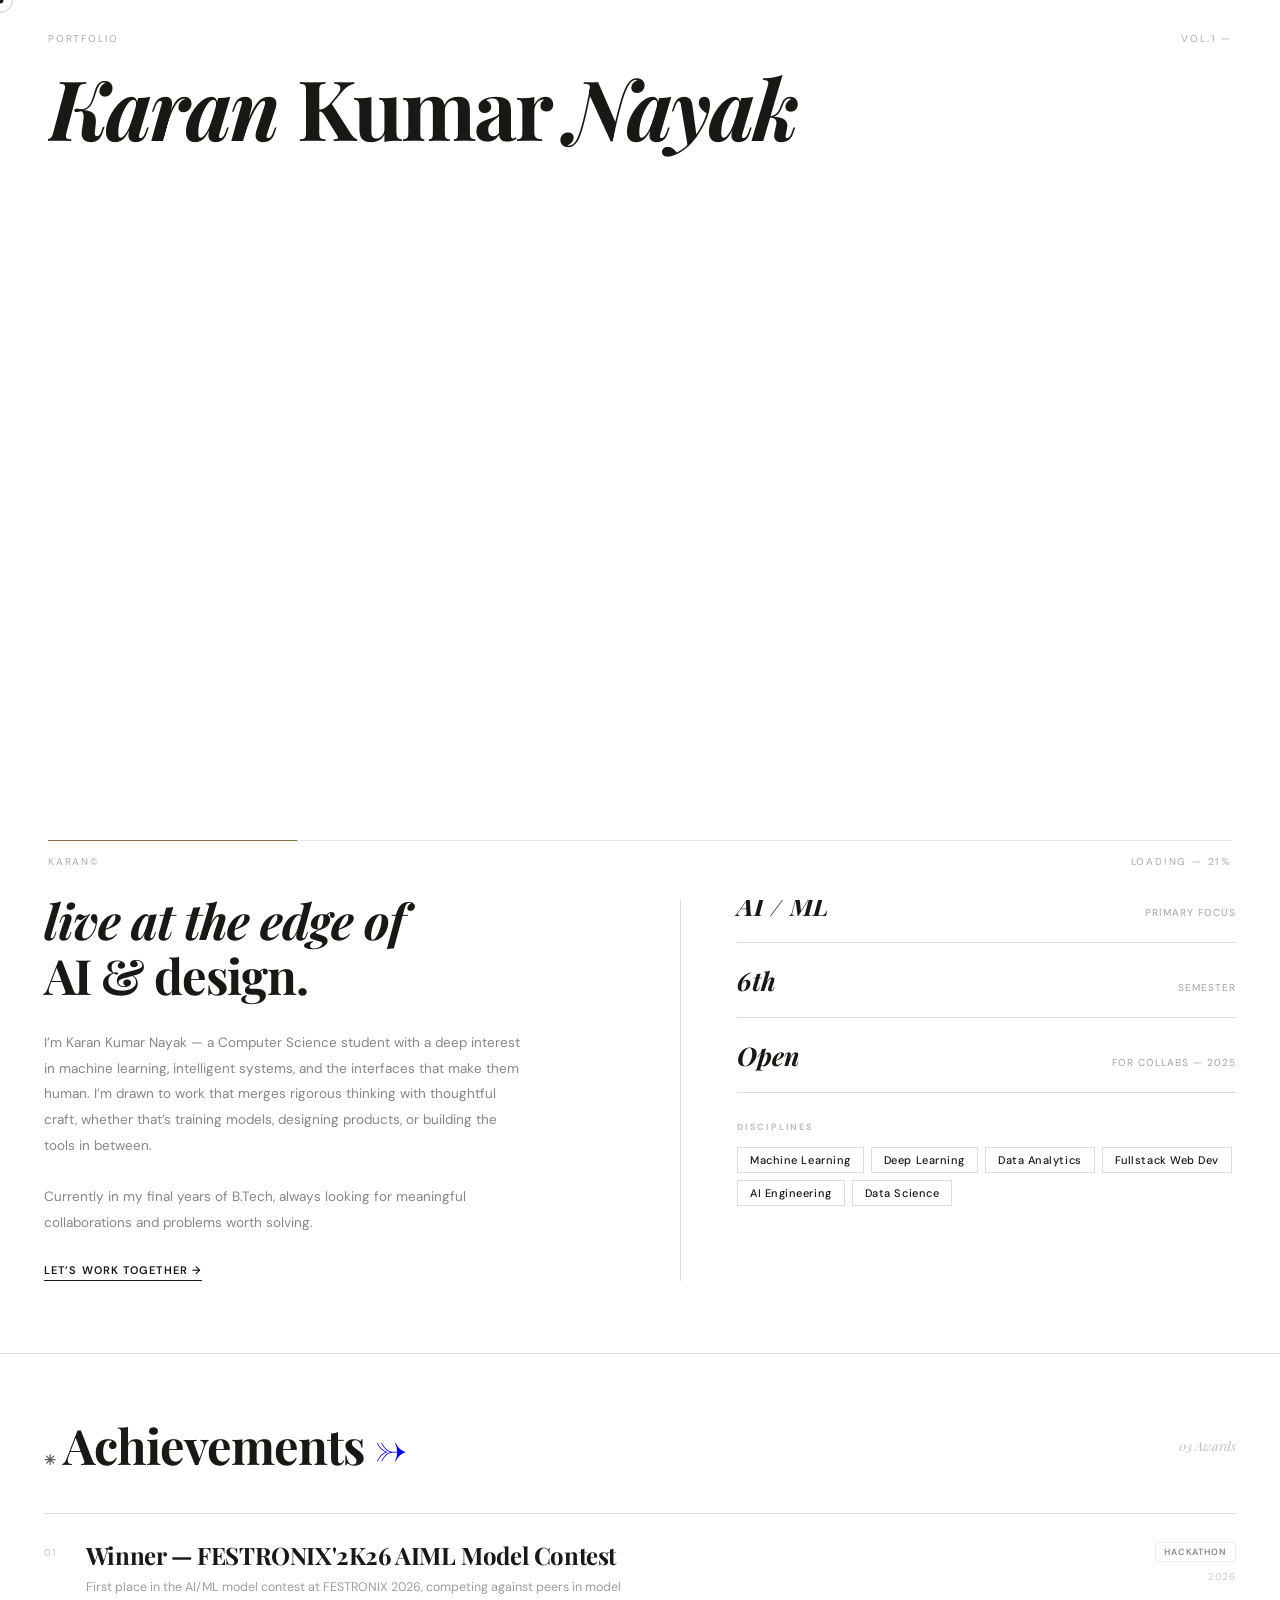
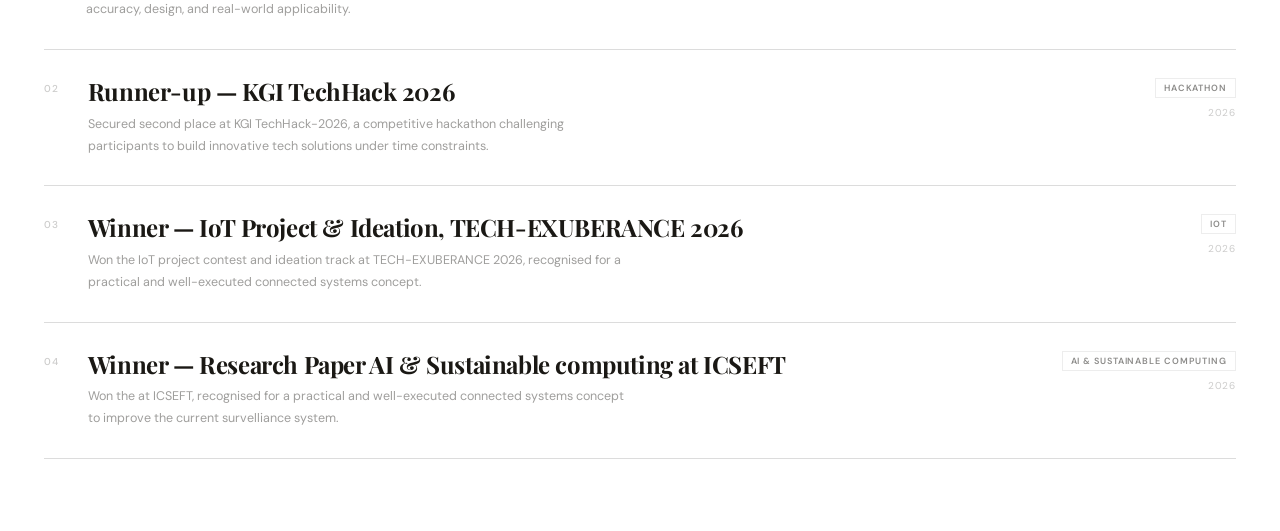
==== commit 2d4dd555: "typo" ====
--- a/index.html
+++ b/index.html
@@ -6,7 +6,7 @@
   <meta name="viewport" content="width=device-width, initial-scale=1.0">
 
   <!-- ══ Primary SEO ══ -->
-  <title>Karan Kumar Nayak | AI Engineer & CS Student – Bhubaneswar</title>
+  <title>Karan Kumar Nayak|AI Engineer</title>
   <meta name="description" content="Karan Kumar Nayak — B.Tech CSE student and AI Engineer from Bhubaneswar, India. Building intelligent systems in ML, Computer Vision, LLMs, and Fullstack Web Development.">
   <meta name="keywords" content="Karan Kumar Nayak, AI Engineer, Machine Learning, Deep Learning, Computer Vision, LLM, RAG, LangChain, Fullstack Developer, B.Tech CSE, Bhubaneswar, India, Portfolio">
   <meta name="author" content="Karan Kumar Nayak">
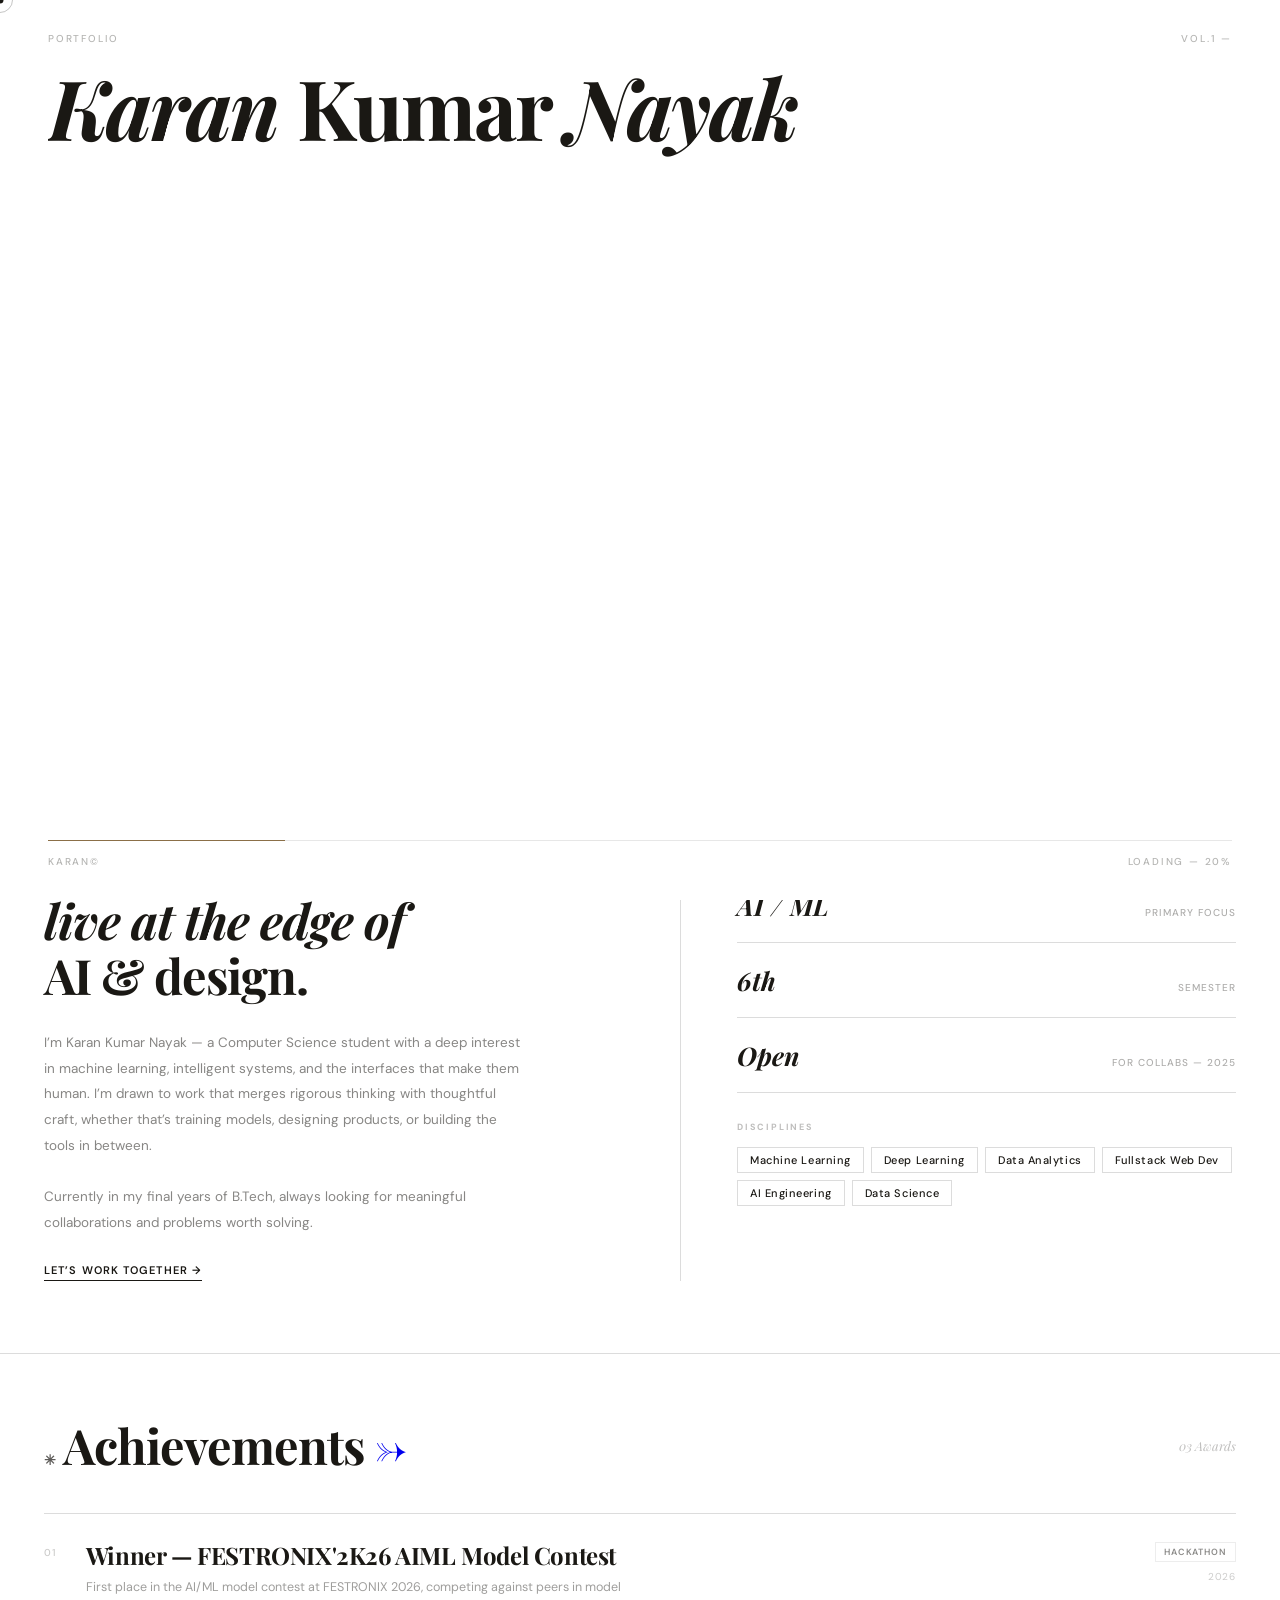
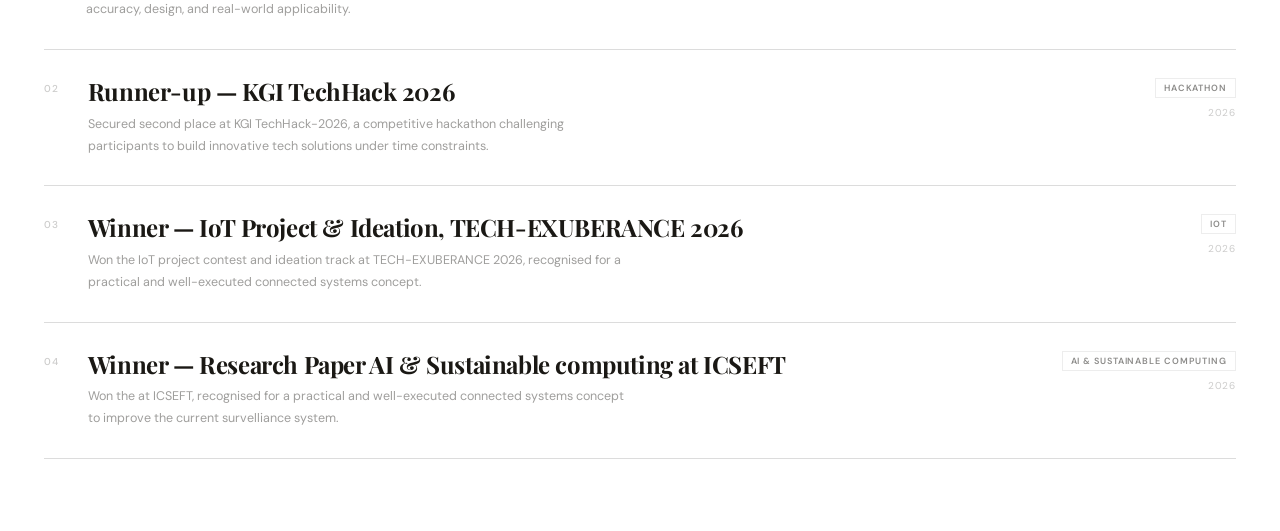
==== commit 16f785ee: "seo" ====
--- a/index.html
+++ b/index.html
@@ -146,6 +146,7 @@
 
     <div class="chrome-hero">
       <h1 class="hero-title" id="hero-title">
+        <span class="sr-only" style="position:absolute;width:1px;height:1px;overflow:hidden;clip:rect(0,0,0,0);">Karan Kumar Nayak</span>
         <span class="italic">Karan </span>Ku.<sup class="t-sup">Nayak</sup>
       </h1>
     </div>
@@ -355,8 +356,70 @@
       <div class="about-body">
         <div>
           <p class="about-bio">I'm Karan — an AI Engineer obsessed with the space where AI meets beauty.</p>
+          <img 
+            src="/src/portfolio-2.png"
+            alt="Karan Kumar Nayak — AI Engineer, Bhubaneswar"
+            title="Karan Kumar Nayak"
+            width="400" height="400"
+            style="width:100%; max-width:400px; height:auto; border-radius:12px; display:block;"
+          />
           <p class="about-detail">Results-driven Computer Science undergraduate with hands-on experience in AI/ML engineering, computer vision, and data analytics. Proven ability to build and deploy end-to-end intelligent systems — from multimodal monument recognition to real-time gesture-based SOS and facial verification pipelines.<br><br>Core strengths include: Generative AI & LLMs, RAG & LangChain, Computer Vision (OpenCV, DeepFace), Machine Learning & Deep Learning, Data Analytics (Pandas, Power BI), and Cloud (Google Cloud Platform).</p>
-          <div class="skills-lbl">Programming Languages</div>
+          
+        </div>
+        <div>
+          <div class="about-stat-row"><span class="asr-label">Based in</span><span class="asr-val">Bhubaneswar,Odisha,India</span></div>
+          <div class="about-stat-row"><span class="asr-label">Projects</span><span class="asr-val">40+</span></div>
+
+          <!-- Certifications -->
+          <div class="cert-section">
+            <div class="home-bio-heading">Certifications <a href="https://www.linkedin.com/in/karankumarnayak/details/certifications/" style="text-decoration: none;">→</a></div>
+
+            <div class="cert-card">
+              <div class="cert-top">
+                <span class="cert-issuer">IBM</span>
+                <span class="cert-year">2026</span>
+              </div>
+              <div class="cert-name">Fundamentals of AI Agents Using RAG and LangChain</div>
+             
+            </div>
+
+            <div class="cert-card">
+              <div class="cert-top">
+                <span class="cert-issuer">IBM</span>
+                <span class="cert-year">2026</span>
+              </div>
+              <div class="cert-name">Python for Data Science, AI & Development</div>
+              
+            </div>
+
+            <div class="cert-card">
+              <div class="cert-top">
+                <span class="cert-issuer">GFG</span>
+                <span class="cert-year">2025</span>
+              </div>
+              <div class="cert-name">Mastering Generative AI and ChatGPT</div>
+              
+            </div>
+
+            <div class="cert-card">
+              <div class="cert-top">
+                <span class="cert-issuer">Apna College</span>
+                <span class="cert-year">2025</span>
+              </div>
+              <div class="cert-name">Fullstack Web Development</div>
+              
+            </div>
+
+            <div class="cert-card">
+              <div class="cert-top">
+                <span class="cert-issuer">Apna College</span>
+                <span class="cert-year">2026</span>
+              </div>
+              <div class="cert-name">AI/ML Engineer</div>
+              
+            </div>
+            <!-- added -->
+             <div class="skills-lbl">Programming Languages</div>
           <div class="skills-list">
             <span class="chip">Python</span>
             <span class="chip">JavaScript</span>
@@ -406,59 +469,6 @@
             <span class="chip">Power BI</span>
           </div>
           <hr>
-        </div>
-        <div>
-          <div class="about-stat-row"><span class="asr-label">Based in</span><span class="asr-val">Bhubaneswar,Odisha,India</span></div>
-          <div class="about-stat-row"><span class="asr-label">Projects</span><span class="asr-val">40+</span></div>
-
-          <!-- Certifications -->
-          <div class="cert-section">
-            <div class="home-bio-heading">Certifications <a href="https://www.linkedin.com/in/karankumarnayak/details/certifications/" style="text-decoration: none;">→</a></div>
-
-            <div class="cert-card">
-              <div class="cert-top">
-                <span class="cert-issuer">IBM</span>
-                <span class="cert-year">2026</span>
-              </div>
-              <div class="cert-name">Fundamentals of AI Agents Using RAG and LangChain</div>
-             
-            </div>
-
-            <div class="cert-card">
-              <div class="cert-top">
-                <span class="cert-issuer">IBM</span>
-                <span class="cert-year">2026</span>
-              </div>
-              <div class="cert-name">Python for Data Science, AI & Development</div>
-              
-            </div>
-
-            <div class="cert-card">
-              <div class="cert-top">
-                <span class="cert-issuer">GFG</span>
-                <span class="cert-year">2025</span>
-              </div>
-              <div class="cert-name">Mastering Generative AI and ChatGPT</div>
-              
-            </div>
-
-            <div class="cert-card">
-              <div class="cert-top">
-                <span class="cert-issuer">Apna College</span>
-                <span class="cert-year">2025</span>
-              </div>
-              <div class="cert-name">Fullstack Web Development</div>
-              
-            </div>
-
-            <div class="cert-card">
-              <div class="cert-top">
-                <span class="cert-issuer">Apna College</span>
-                <span class="cert-year">2026</span>
-              </div>
-              <div class="cert-name">AI/ML Engineer</div>
-              
-            </div>
             
           </div>
         </div>
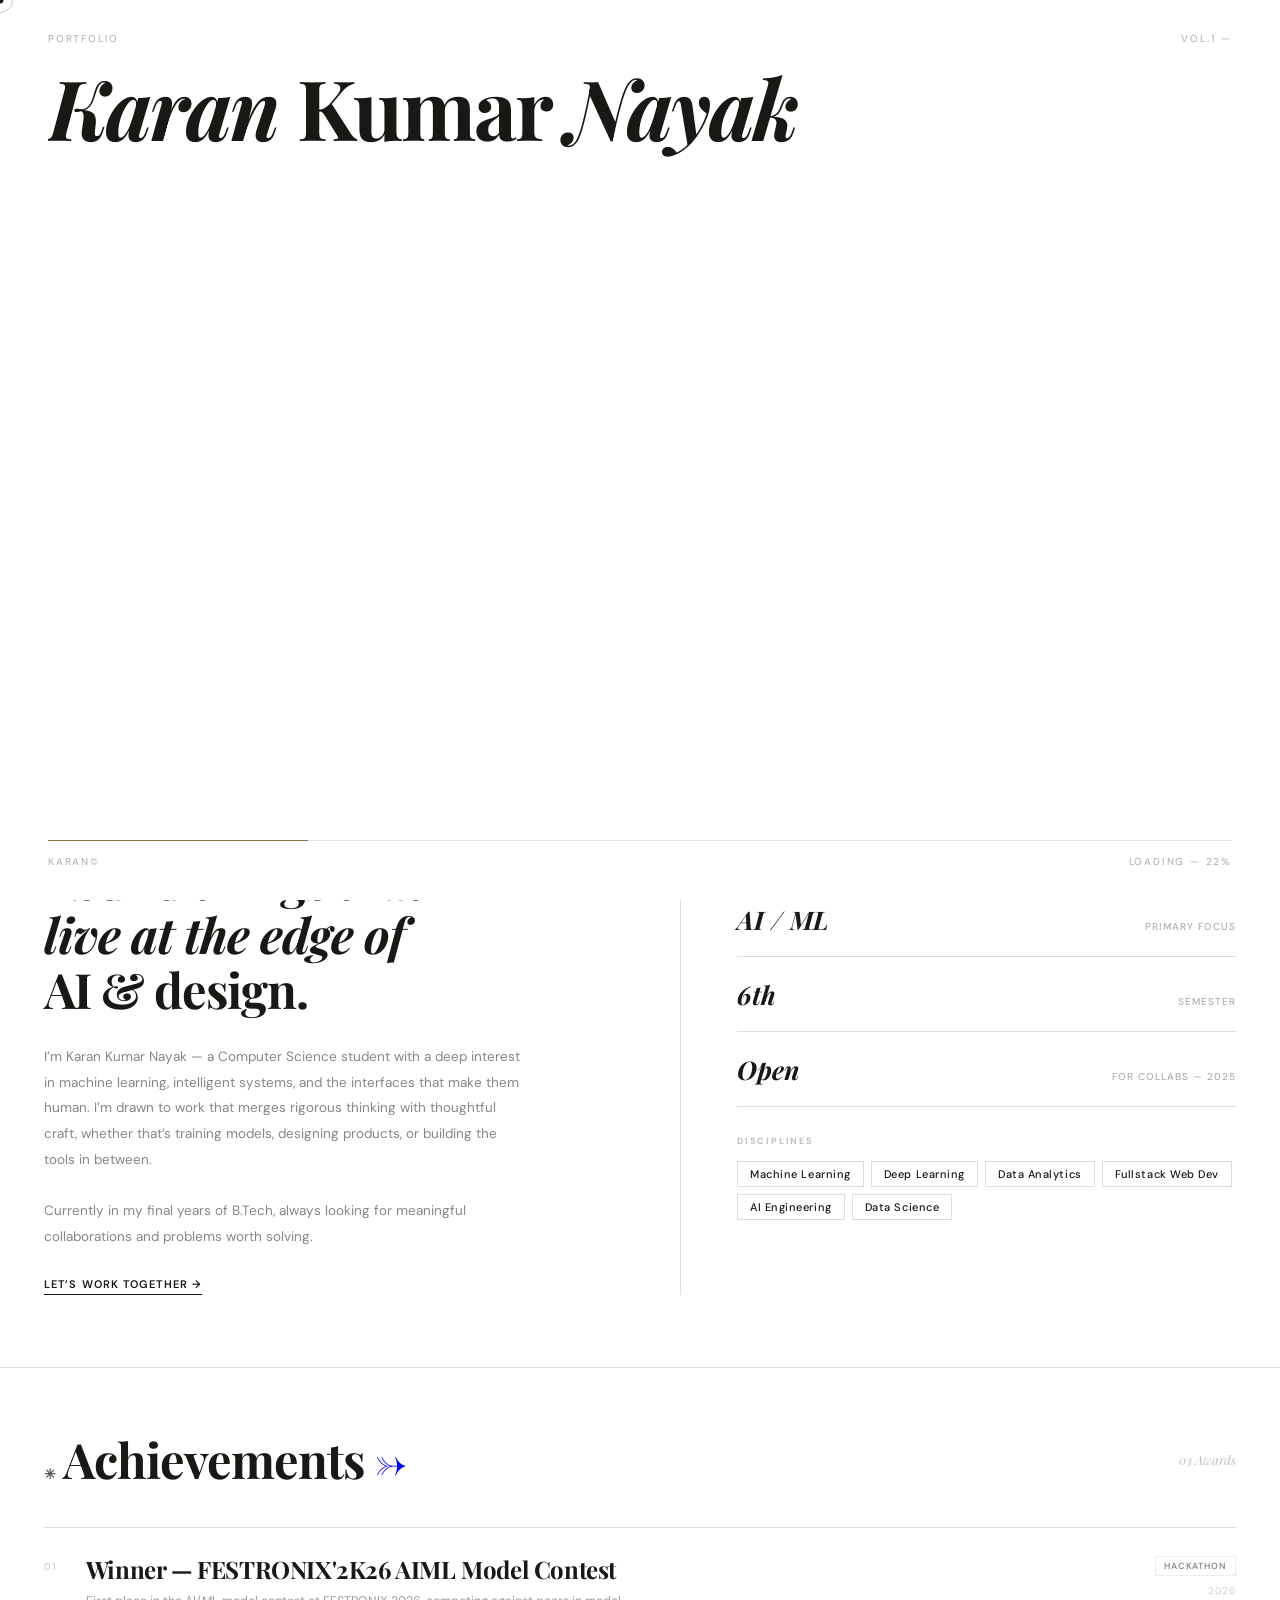
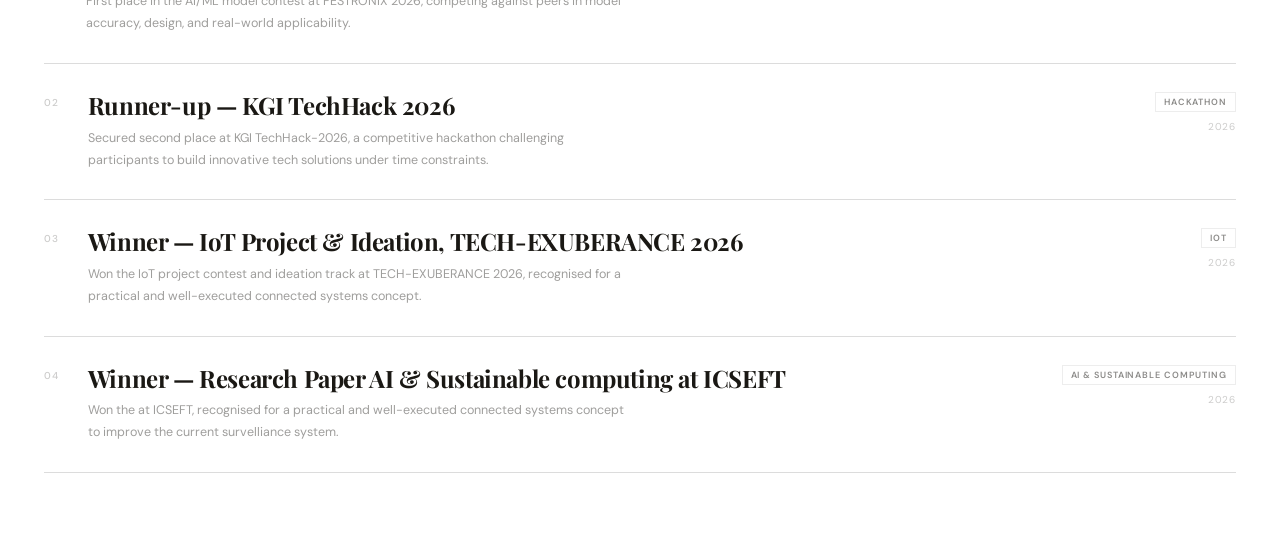
==== commit c4861bba: "added live links" ====
--- a/index.html
+++ b/index.html
@@ -140,8 +140,21 @@
         <span class="ch-star">✳</span>
         <span>Open for any<br>collaborations and offers</span>
       </div>
-      <div class="ch-center">Karan©</div>
-      <div class="ch-right">3rd Year<br>Student </div>
+      
+      <div class="ch-right">
+        <a href="https://www.linkedin.com/in/karankumarnayak" target="_blank" title="LinkedIn">
+          <svg width="18" height="18" viewBox="0 0 24 24" fill="none" stroke="currentColor" stroke-width="1.5" stroke-linecap="round" stroke-linejoin="round">
+            <rect x="2" y="2" width="20" height="20" rx="2"/>
+              <path d="M7 10v7M7 7v.01M11 17v-4c0-1.1.9-2 2-2s2 .9 2 2v4M11 10v7"/>
+          </svg>
+        </a>
+        <br>
+        <a href="https://github.com/karankumarnayakwork-cpu" target="_blank" title="GitHub">
+          <svg width="18" height="18" viewBox="0 0 24 24" fill="none" stroke="currentColor" stroke-width="1.5" stroke-linecap="round" stroke-linejoin="round">
+             <path d="M9 19c-5 1.5-5-2.5-7-3m14 6v-3.87a3.37 3.37 0 0 0-.94-2.61c3.14-.35 6.44-1.54 6.44-7A5.44 5.44 0 0 0 20 4.77 5.07 5.07 0 0 0 19.91 1S18.73.65 16 2.48a13.38 13.38 0 0 0-7 0C6.27.65 5.09 1 5.09 1A5.07 5.07 0 0 0 5 4.77a5.44 5.44 0 0 0-1.5 3.78c0 5.42 3.3 6.61 6.44 7A3.37 3.37 0 0 0 9 18.13V22"/>
+          </svg>
+        </a>
+      </div>
     </header>
 
     <div class="chrome-hero">
@@ -298,51 +311,73 @@
     <!-- WORKS -->
     <div class="page" id="page-works">
       <div class="sec-header">
-        <h2 class="sec-title">My Works</h2>
+        <h2 class="sec-title">Selected Works</h2>
         <div class="sec-meta">Selected projects<br>2026 — present</div>
       </div>
       <video class="works-img-banner" src="/src/download2.mp4" autoplay loop muted playsinline></video>
       <div class="works-grid">
         <div class="work-card featured">
-          
           <div class="wf-body">
             <div class="work-card-top">
               <span class="work-num">00</span>
-              <span class="work-tag">IIITB Hackathon</span>
-            </div>
-            <div class="work-title">Mr. Clarke's Office</div>
-            <p class="work-desc">The system combines document intelligence, computer vision surveillance, and voice-triggered emergency detection into one integrated platform</p>
+              <span class="work-tag">ML-Gesture Detection</span>
+            </div>
+            <div class="work-title">Silent Siren</div>
+            <p class="work-desc">Silent Siren is a real-time gesture-based emergency alert system built using OpenCV, MediaPipe, and Python. The system is designed to assist individuals in distress situations where verbal communication may not be possible.</p>
             <div class="work-footer">
               <span class="work-year">2026</span>
-              <span class="work-arrow">code - <a href="https://github.com/karankumarnayakwork-cpu/IIIT_Hackathon_prorject">↗</a></span>  
-            </div>
-          </div>
-        </div>
-        <div class="work-card">
-          <div class="work-card-top"><span class="work-num">01</span><span class="work-tag">ML-Gesture Detection</span></div>
-          <div class="work-title">Silent Siren</div>
-          <p class="work-desc">Intuitive financial app for Gen Z users. End-to-end product design from research to
-            high-fidelity prototypes.</p>
-          <div class="work-footer"><span class="work-year">2026</span><span class="work-arrow">code - <a href="https://github.com/karankumarnayakwork-cpu/Silent-Siren">↗</a></span></div>
-        </div>
-        <div class="work-card">
-          <div class="work-card-top"><span class="work-num">02</span><span class="work-tag">AIML - openai whisper</span></div>
-          <div class="work-title">Voice Guardian — Listening when it matters the most</div>
-          <p class="work-desc">Voice Guardian is an intelligent, real-time safety system that uses AI-driven speech recognition to detect distress signals and automatically trigger emergency alerts.</p>
-          <div class="work-footer"><span class="work-year">2026</span><span class="work-arrow">code - <a href="https://github.com/karankumarnayakwork-cpu/Voice-Guardian-Listening-when-it-matters-most">↗</a></span></div>
-        </div>
-        <div class="work-card">
-          <div class="work-card-top"><span class="work-num">03</span><span class="work-tag">AIML - Deepface</span></div>
-          <div class="work-title">FaceRoll - AI</div>
-          <p class="work-desc">FaceRoll AI is a high-accuracy, low-latency facial recognition attendance system that captures facial embeddings from 5 distinct angles to maximize verification precision and minimize response time.</p>
-          <div class="work-footer"><span class="work-year">2025</span><span class="work-arrow">code - <a href="https://github.com/karankumarnayakwork-cpu/-FaceRoll-AI">↗</a></span></div>
-        </div>
-        <div class="work-card">
-          <div class="work-card-top"><span class="work-num">04</span><span class="work-tag">AIML-ollama,mistral,llava</span></div>
-          <div class="work-title">Viraasat - Guard the past preserve the future</div>
-          <p class="work-desc">An AI-powered application that identifies monuments from images and geographic location, featuring a built-in conversational chatbot — all running locally using Ollama with LLaVA (vision) and Mistral (language) models, served through a Streamlit web interface. </p>
-          <div class="work-footer"><span class="work-year">2025</span><span class="work-arrow">code - <a href="https://github.com/karankumarnayakwork-cpu/Viraasat---preserveThePastGuardTheFuture">↗</a></span></div>
-        </div>
+              <span class="work-arrow">Demo - <a href="https://karan-25-silent-siren.hf.space/">↗</a></span>
+              <span class="work-arrow">code - <a href="https://github.com/karankumarnayakwork-cpu/Silent-Siren">↗</a></span>  
+            </div>
+          </div>
+        </div>
+        <div class="work-card featured">
+          <div class="wf-body">
+            <div class="work-card-top">
+              <span class="work-num">01</span>
+              <span class="work-tag">AIML - Deepface</span>
+            </div>
+            <div class="work-title">FaceRoll - AI</div>
+            <p class="work-desc">FaceRoll AI is a high-accuracy, low-latency facial recognition attendance system that captures facial embeddings from 5 distinct angles to maximize verification precision and minimize response time.</p>
+            <div class="work-footer">
+              <span class="work-year">2026</span>
+              <span class="work-arrow">Demo - <a href="https://karan-25-faceroll-ai.hf.space/">↗</a></span> 
+              <span class="work-arrow">code - <a href="https://github.com/karankumarnayakwork-cpu/-FaceRoll-AI">↗</a></span>  
+            </div>
+          </div>
+        </div>
+        <div class="work-card featured">
+          <div class="wf-body">
+            <div class="work-card-top">
+              <span class="work-num">02</span>
+              <span class="work-tag">YOLO POSE V8</span>
+            </div>
+            <div class="work-title">Secure Step AI</div>
+            <p class="work-desc">Secure Step AI detects human falls in real-time using YOLOv8 pose estimation. It tracks 17 body keypoints per person, computes the torso angle between shoulders and hips, and flags a fall when the body tilts beyond a threshold. Every event is timestamped and logged.</p>
+            <div class="work-footer">
+              <span class="work-year">2026</span>
+              <span class="work-arrow">Demo - <a href="https://karan-25-secure-step-ai.hf.space/">↗</a></span> 
+              <span class="work-arrow">code - <a href="https://github.com/karankumarnayakwork-cpu/SecureStep_AI">↗</a></span>  
+            </div>
+          </div>
+        </div>
+        <div class="work-card featured">
+          <div class="wf-body">
+              <div class="work-title"  style="display: flex; justify-content: center; align-items: center; width: 100%;">Curious for more?</div>
+              <span><nav class="social-rail" >
+                  <!-- ✏️ Replace href with your GitHub URL -->
+                  <a href="https://github.com/karankumarnayakwork-cpu" target="_blank" title="GitHub"  style="display: flex; justify-content: center;align-items: center;">
+                  <svg width="18" height="18" viewBox="0 0 24 24" fill="black" stroke="white" stroke-width="1.5" stroke-linecap="round" stroke-linejoin="round">
+                  <path d="M9 19c-5 1.5-5-2.5-7-3m14 6v-3.87a3.37 3.37 0 0 0-.94-2.61c3.14-.35 6.44-1.54 6.44-7A5.44 5.44 0 0 0 20 4.77 5.07 5.07 0 0 0 19.91 1S18.73.65 16 2.48a13.38 13.38 0 0 0-7 0C6.27.65 5.09 1 5.09 1A5.07 5.07 0 0 0 5 4.77a5.44 5.44 0 0 0-1.5 3.78c0 5.42 3.3 6.61 6.44 7A3.37 3.37 0 0 0 9 18.13V22"/>
+                  </svg>
+                  </a>
+                </nav>
+              </span>
+          </div>
+        </div>
+        
+        
+        
       </div>
     </div>
 
@@ -356,12 +391,13 @@
       <div class="about-body">
         <div>
           <p class="about-bio">I'm Karan — an AI Engineer obsessed with the space where AI meets beauty.</p>
+         
           <img 
-            src="/src/portfolio-2.png"
-            alt="Karan Kumar Nayak — AI Engineer, Bhubaneswar"
-            title="Karan Kumar Nayak"
-            width="400" height="400"
-            style="width:100%; max-width:400px; height:auto; border-radius:12px; display:block;"
+           src="/src/portfolio-2.png"
+           alt="Karan Kumar Nayak — AI Engineer, Bhubaneswar"
+           title="Karan Kumar Nayak"
+           width="400" height="400"
+           style="width:clamp(120px, 40vw, 400px); height:auto; border-radius:12px; display:block; margin: 0 auto 24px auto;"
           />
           <p class="about-detail">Results-driven Computer Science undergraduate with hands-on experience in AI/ML engineering, computer vision, and data analytics. Proven ability to build and deploy end-to-end intelligent systems — from multimodal monument recognition to real-time gesture-based SOS and facial verification pipelines.<br><br>Core strengths include: Generative AI & LLMs, RAG & LangChain, Computer Vision (OpenCV, DeepFace), Machine Learning & Deep Learning, Data Analytics (Pandas, Power BI), and Cloud (Google Cloud Platform).</p>
           
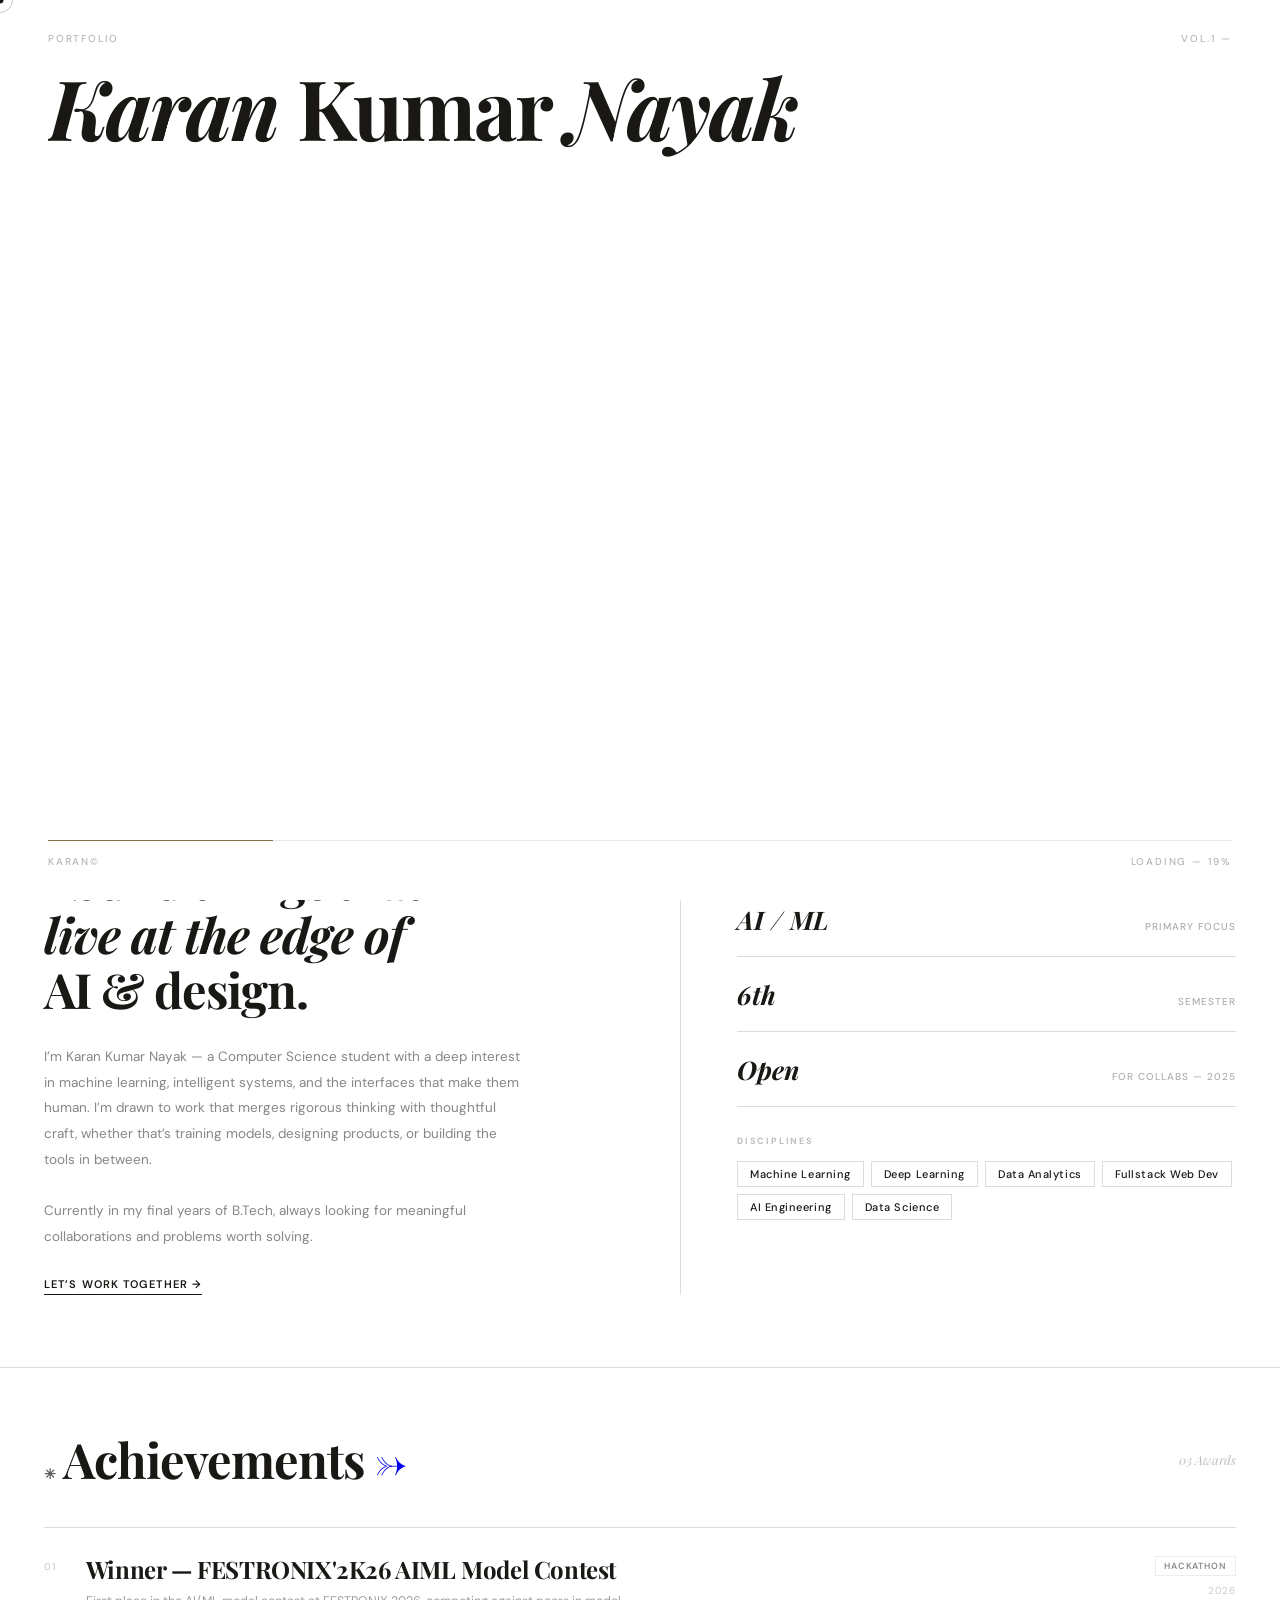
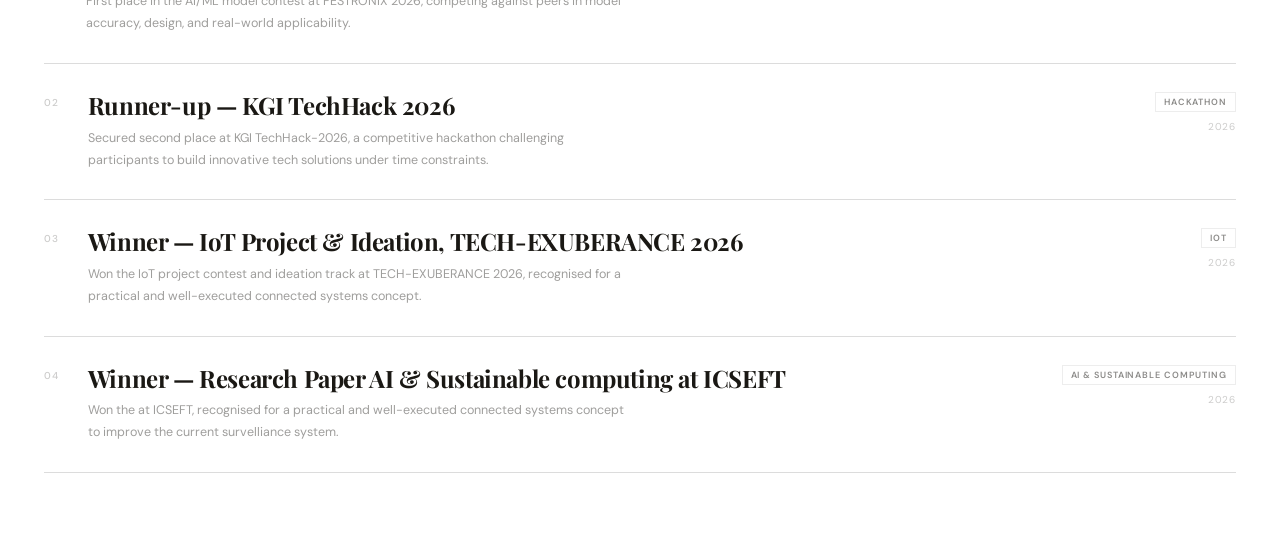
==== commit 59cb96b4: "added profile" ====
--- a/index.html
+++ b/index.html
@@ -6,7 +6,7 @@
   <meta name="viewport" content="width=device-width, initial-scale=1.0">
 
   <!-- ══ Primary SEO ══ -->
-  <title>Karan Kumar Nayak|AI Engineer</title>
+  <title>Karan Kumar Nayak</title>
   <meta name="description" content="Karan Kumar Nayak — B.Tech CSE student and AI Engineer from Bhubaneswar, India. Building intelligent systems in ML, Computer Vision, LLMs, and Fullstack Web Development.">
   <meta name="keywords" content="Karan Kumar Nayak, AI Engineer, Machine Learning, Deep Learning, Computer Vision, LLM, RAG, LangChain, Fullstack Developer, B.Tech CSE, Bhubaneswar, India, Portfolio">
   <meta name="author" content="Karan Kumar Nayak">
@@ -38,7 +38,7 @@
     "@type": "Person",
     "name": "Karan Kumar Nayak",
     "url": "https://karan-kumar-nayak-portfolio.vercel.app/",
-    "image": "https://karan-kumar-nayak-portfolio.vercel.app/src/karan-profile.jpg",
+    "image": "https://karan-kumar-nayak-portfolio.vercel.app/src/karan-profile.jpeg",
     "jobTitle": "AI Engineer",
     "description": "B.Tech CSE student specialising in Machine Learning, Computer Vision, LLMs, and Fullstack Web Development. Based in Bhubaneswar, India.",
     "address": {
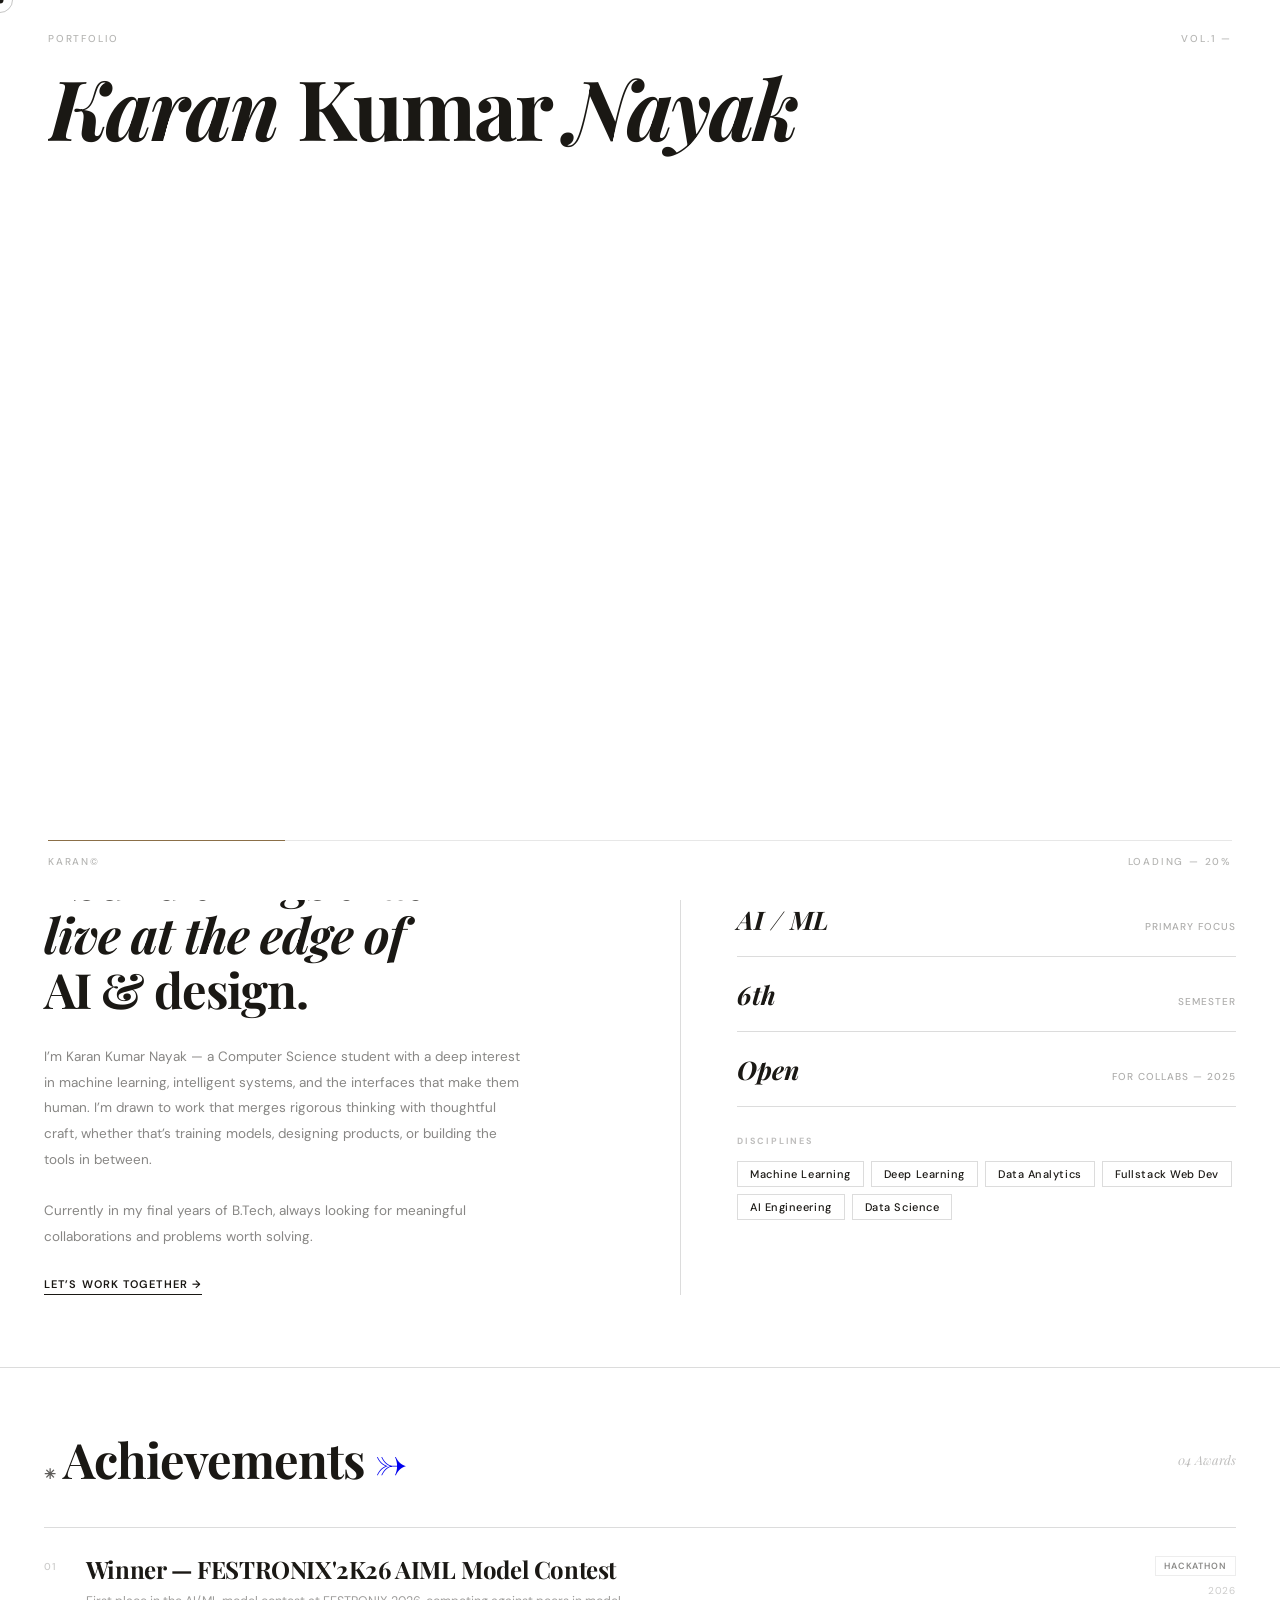
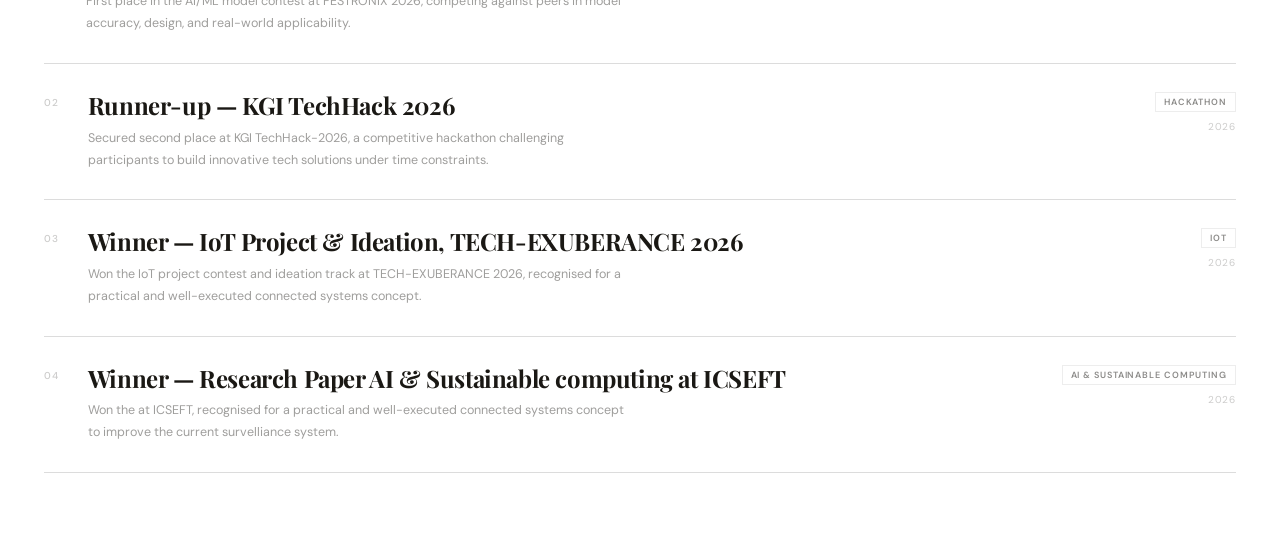
==== commit 10eb0cec: "seo" ====
--- a/index.html
+++ b/index.html
@@ -6,9 +6,9 @@
   <meta name="viewport" content="width=device-width, initial-scale=1.0">
 
   <!-- ══ Primary SEO ══ -->
-  <title>Karan Kumar Nayak</title>
+  <title>Karan Kumar Nayak AI Engineer | Portfolio Website</title>
   <meta name="description" content="Karan Kumar Nayak — B.Tech CSE student and AI Engineer from Bhubaneswar, India. Building intelligent systems in ML, Computer Vision, LLMs, and Fullstack Web Development.">
-  <meta name="keywords" content="Karan Kumar Nayak, AI Engineer, Machine Learning, Deep Learning, Computer Vision, LLM, RAG, LangChain, Fullstack Developer, B.Tech CSE, Bhubaneswar, India, Portfolio">
+  <meta name="keywords" content="Karan Kumar Nayak, AI Engineer , Karan Kumar Nayak AI Engineer , Machine Learning, Deep Learning, Computer Vision, LLM, RAG, LangChain, Fullstack Developer, B.Tech CSE, Bhubaneswar, India, Portfolio">
   <meta name="author" content="Karan Kumar Nayak">
   <meta name="robots" content="index, follow">
   <link rel="canonical" href="https://karan-kumar-nayak-portfolio.vercel.app/">
@@ -27,7 +27,7 @@
   <!-- ══ Twitter Card ══ -->
   <meta name="twitter:card" content="summary_large_image">
   <meta name="twitter:url" content="https://karan-kumar-nayak-portfolio.vercel.app/">
-  <meta name="twitter:title" content="Karan Kumar Nayak | AI Engineer & CS Student">
+  <meta name="twitter:title" content="Karan Kumar Nayak | AI Engineer">
   <meta name="twitter:description" content="Building things that live at the edge of AI & design. Portfolio of ML, Computer Vision, LLM, and Fullstack projects.">
   <meta name="twitter:image" content="https://karan-kumar-nayak-portfolio.vercel.app/src/og.png">
 
@@ -38,7 +38,7 @@
     "@type": "Person",
     "name": "Karan Kumar Nayak",
     "url": "https://karan-kumar-nayak-portfolio.vercel.app/",
-    "image": "https://karan-kumar-nayak-portfolio.vercel.app/src/karan-profile.jpeg",
+    "image": "https://karan-kumar-nayak-portfolio.vercel.app/src/karan-kumar-nayak-ai-engineer.jpeg",
     "jobTitle": "AI Engineer",
     "description": "B.Tech CSE student specialising in Machine Learning, Computer Vision, LLMs, and Fullstack Web Development. Based in Bhubaneswar, India.",
     "address": {
@@ -54,7 +54,7 @@
     ],
     "alumniOf": {
       "@type": "CollegeOrUniversity",
-      "name": "BPUT",
+      "name": "College of Engineering Bhubaneswar",
       "addressLocality": "Bhubaneswar",
       "addressCountry": "IN"
     },
@@ -82,6 +82,31 @@
   }
   </script>
 
+  <script type="application/ld+json">
+{
+ "@context": "https://schema.org",
+ "@type": "FAQPage",
+ "mainEntity": [
+  {
+   "@type": "Question",
+   "name": "Who is Karan Kumar Nayak?",
+   "acceptedAnswer": {
+     "@type": "Answer",
+     "text": "Karan Kumar Nayak is an AI Engineer and Computer Science student specializing in Machine Learning, Computer Vision, and LLMs."
+   }
+  },
+  {
+   "@type": "Question",
+   "name": "What projects has Karan worked on?",
+   "acceptedAnswer": {
+     "@type": "Answer",
+     "text": "He has built AI projects including fall detection systems, facial recognition, and gesture-based emergency alert systems."
+   }
+  }
+ ]
+}
+</script>
+
   <!-- ══ Fonts ══ -->
   <link rel="preconnect" href="https://fonts.googleapis.com">
   <link rel="preconnect" href="https://fonts.gstatic.com" crossorigin>
@@ -104,6 +129,7 @@
       </div>
       <div class="sl-name-wrap">
         <div class="sl-name">
+          <h1><span class="sr-only" style="position:absolute;width:1px;height:1px;overflow:hidden;clip:rect(0,0,0,0);">Karan Kumar Nayak - AI Engineer | ML, Computer Vision, LLM Projects</span></h1>
           <span class="sl-italic">Karan </span>Kumar <span class="sl-italic">Nayak</span>
         </div>
       </div>
@@ -243,7 +269,7 @@
       <div class="home-achievements">
         <div class="ha-header">
           <span class="home-bio-heading"><span class="home-bio-star">✳</span> Achievements <a href="https://www.linkedin.com/in/karankumarnayak/details/honors/" style="text-decoration: none;">→</a></span>
-          <span class="ha-count">03 Awards</span>
+          <span class="ha-count">04 Awards</span>
         </div>
         <div class="ha-list">
 
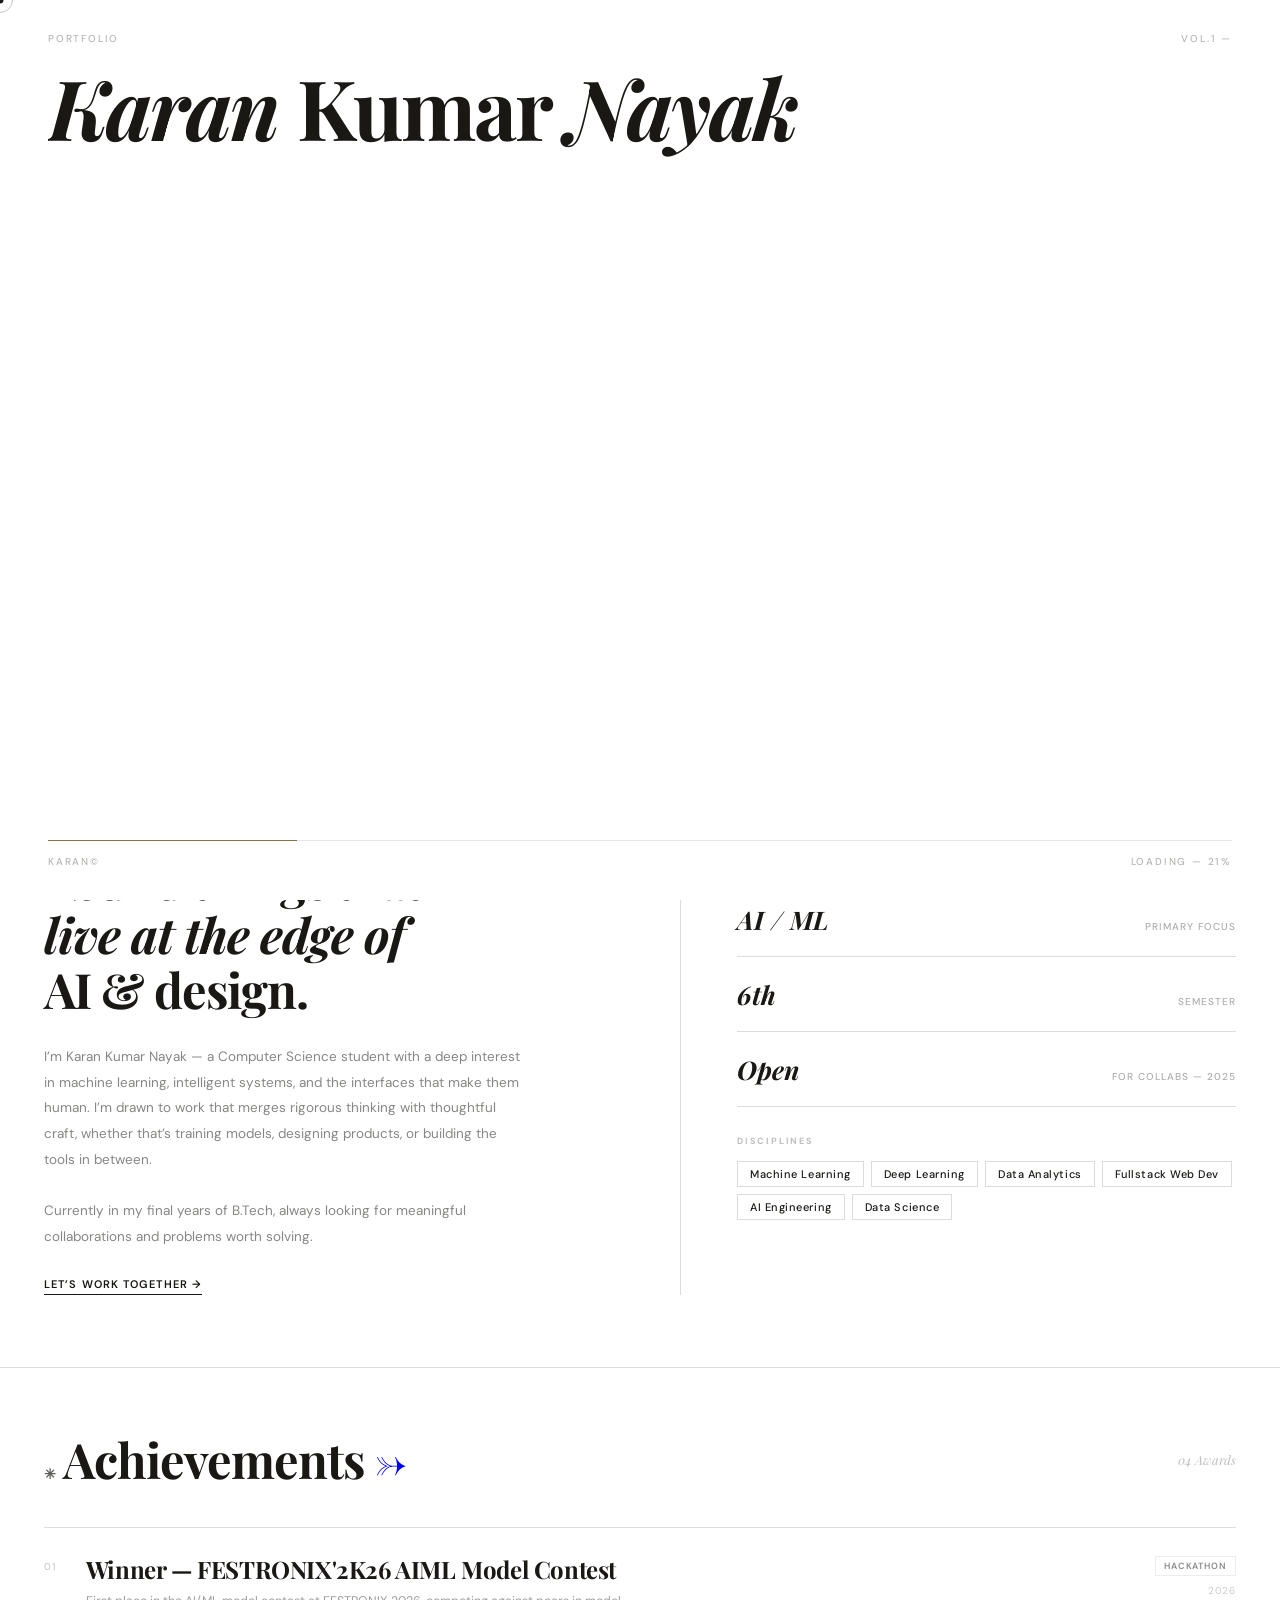
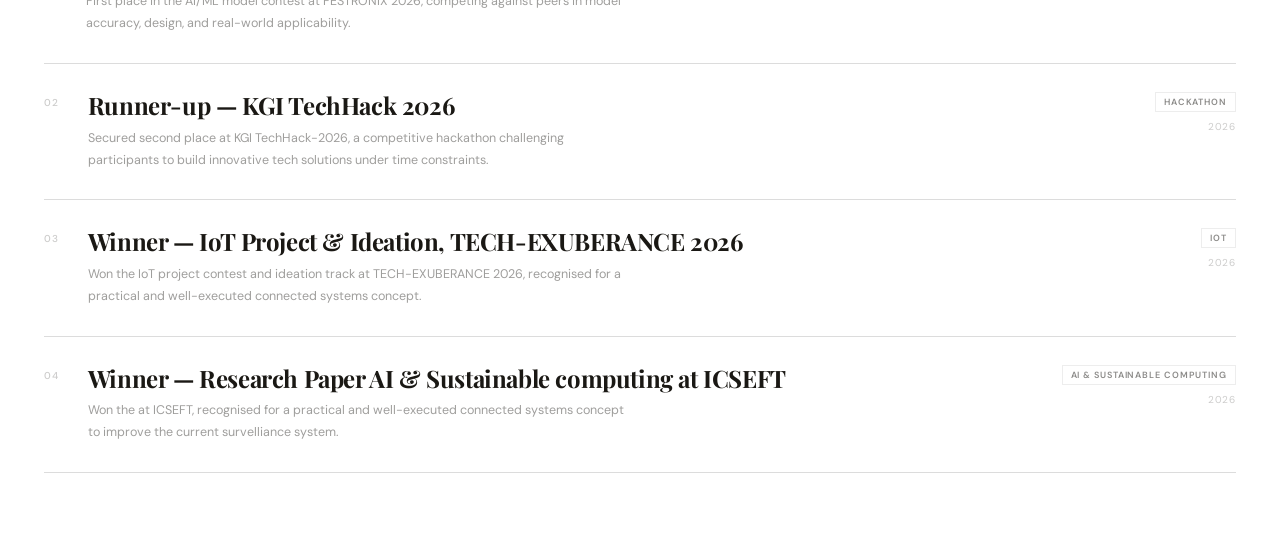
==== commit 49315fe2: "verifying" ====
--- a/index.html
+++ b/index.html
@@ -11,6 +11,7 @@
   <meta name="keywords" content="Karan Kumar Nayak, AI Engineer , Karan Kumar Nayak AI Engineer , Machine Learning, Deep Learning, Computer Vision, LLM, RAG, LangChain, Fullstack Developer, B.Tech CSE, Bhubaneswar, India, Portfolio">
   <meta name="author" content="Karan Kumar Nayak">
   <meta name="robots" content="index, follow">
+  <meta name="google-site-verification" content="xRTLbpBL4HVHyhHGHI2WlIOzo5pKP6I9DhLxSfLwYF0" />
   <link rel="canonical" href="https://karan-kumar-nayak-portfolio.vercel.app/">
 
   <!-- ══ Open Graph (Facebook, LinkedIn, WhatsApp previews) ══ -->
@@ -419,7 +420,7 @@
           <p class="about-bio">I'm Karan — an AI Engineer obsessed with the space where AI meets beauty.</p>
          
           <img 
-           src="/src/portfolio-2.png"
+           src="/src/karan-kumar-nayak-ai-engineer2.png"
            alt="Karan Kumar Nayak — AI Engineer, Bhubaneswar"
            title="Karan Kumar Nayak"
            width="400" height="400"
